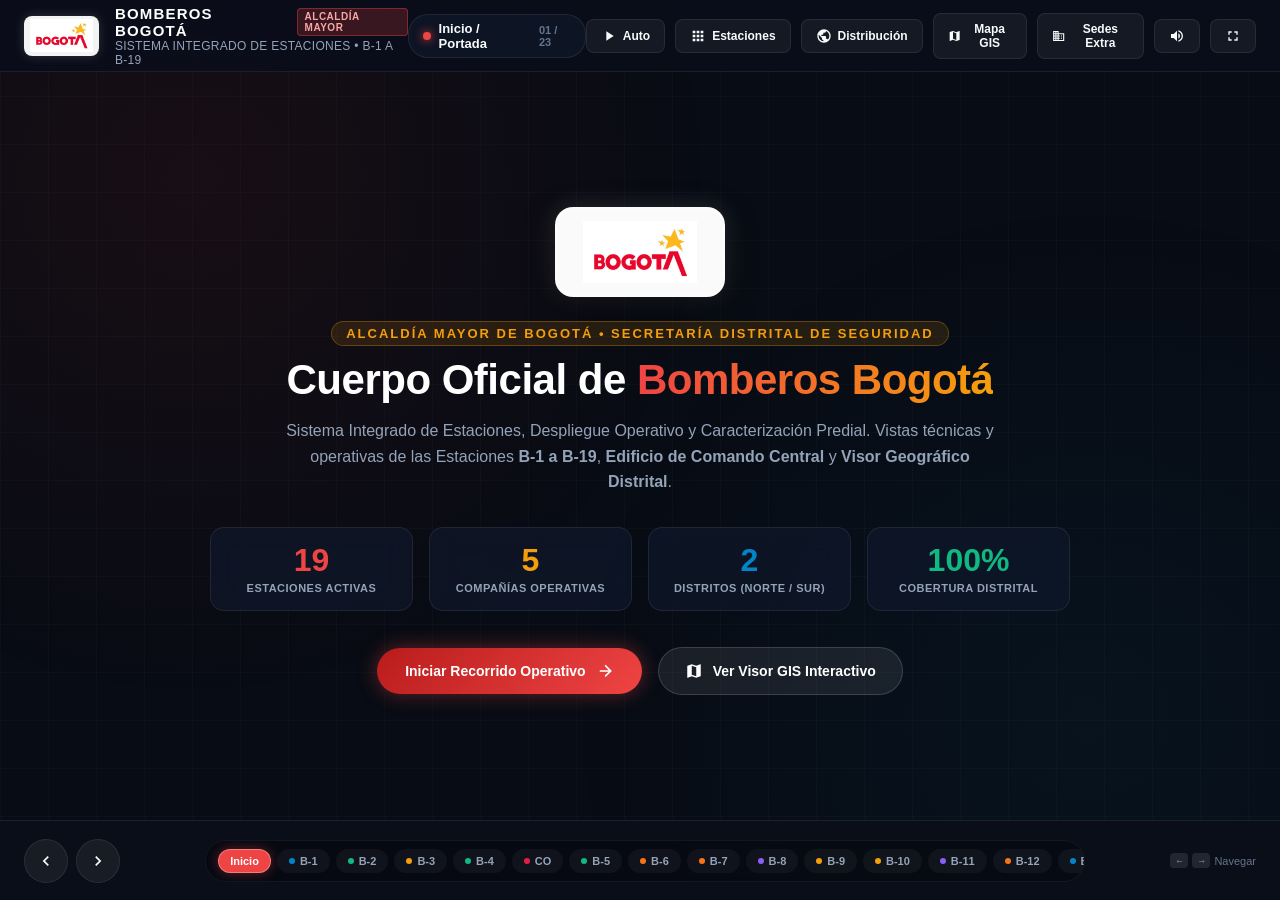
==== index.html @ 3046dcdf "Publicacion inicial: Aplicativo Interactivo Estaciones Bomberos Bogota" ====
<!DOCTYPE html>
<html lang="es">
<head>
  <meta charset="UTF-8">
  <meta name="viewport" content="width=device-width, initial-scale=1.0, maximum-scale=1.0, user-scalable=no">
  <title>Cuerpo Oficial Bomberos Bogotá | Sistema de Estaciones y Despliegue Operativo</title>
  
  <!-- Favicon Fire Shield -->
  <link rel="icon" type="image/svg+xml" href="data:image/svg+xml,<svg xmlns='http://www.w3.org/2000/svg' viewBox='0 0 24 24' fill='%23ef4444'><path d='M12 2L4 5v6.09c0 5.05 3.41 9.76 8 10.91 4.59-1.15 8-5.86 8-10.91V5l-8-3z'/></svg>">

  <!-- Leaflet Map CSS (Local with CDN Fallback) -->
  <link rel="stylesheet" href="lib/leaflet.css">
  
  <!-- Custom Stylesheets -->
  <link rel="stylesheet" href="css/main.css">
  <link rel="stylesheet" href="css/components.css">
</head>
<body>

  <div id="app-container">
    <!-- Header Institucional -->
    <header class="app-header">
      <!-- Logo y Título -->
      <div class="brand-section" onclick="window.appPresentation.goToSlide(0)" title="Volver al Inicio">
        <div class="brand-logo-wrap">
          <img src="FOTOS/logo_bogota.png" alt="Bogotá" class="brand-logo-img">
        </div>
        <div class="brand-titles">
          <div class="brand-main-title">
            <span>BOMBEROS BOGOTÁ</span>
            <span class="badge-gov">ALCALDÍA MAYOR</span>
          </div>
          <div class="brand-sub-title">SISTEMA INTEGRADO DE ESTACIONES &bull; B-1 A B-19</div>
        </div>
      </div>

      <!-- Centro: Indicador de Vista Actual -->
      <div class="header-center-info">
        <div class="current-view-badge">
          <span class="pulse-dot"></span>
          <span id="header-slide-title">Cargando Sistema...</span>
          <span id="header-slide-counter" style="color: var(--text-dim); font-size: 11px; margin-left: 4px;">[01 / 22]</span>
        </div>
      </div>

      <!-- Acciones Rápidas -->
      <div class="header-actions">
        <!-- Botón Presentación Automática -->
        <button id="btn-autoplay-toggle" class="btn-header" onclick="window.appPresentation.toggleAutoplay()" title="Reproducción Automática (P)">
          <svg viewBox="0 0 24 24">
            <path d="M8 5v14l11-7z"/>
          </svg>
          <span>Auto</span>
        </button>

        <!-- Botón Ver Cuadrícula -->
        <button class="btn-header" onclick="window.appPresentation.openGridModal()" title="Ver Mosaico de Estaciones (G)">
          <svg viewBox="0 0 24 24">
            <path d="M4 4h4v4H4zm6 0h4v4h-4zm6 0h4v4h-4zM4 10h4v4H4zm6 0h4v4h-4zm6 0h4v4h-4zM4 16h4v4H4zm6 0h4v4h-4zm6 0h4v4h-4z"/>
          </svg>
          <span>Estaciones</span>
        </button>

        <!-- Botón Distribución Oficial -->
        <button class="btn-header" onclick="window.appPresentation.goToSlide(window.appPresentation.totalSlides - 2)" title="Distribución Operativa (D)">
          <svg viewBox="0 0 24 24">
            <path d="M12 2C6.48 2 2 6.48 2 12s4.48 10 10 10 10-4.48 10-10S17.52 2 12 2zm-1 17.93c-3.95-.49-7-3.85-7-7.93 0-.62.08-1.21.21-1.79L9 15v1c0 1.1.9 2 2 2v1.93zm6.9-2.54c-.26-.81-1-1.39-1.9-1.39h-1v-3c0-.55-.45-1-1-1H8v-2h2c.55 0 1-.45 1-1V7h2c1.1 0 2-.9 2-2v-.41c2.93 1.19 5 4.06 5 7.41 0 2.08-.8 3.97-2.1 5.39z"/>
          </svg>
          <span>Distribución</span>
        </button>

        <!-- Botón Visor GIS -->
        <button class="btn-header" onclick="window.appPresentation.goToSlide(window.appPresentation.totalSlides - 1)" title="Visor Geográfico GIS (M)">
          <svg viewBox="0 0 24 24">
            <path d="M20.5 3l-.16.03L15 5.1 9 3 3.36 4.9c-.21.07-.36.25-.36.48V20.5c0 .28.22.5.5.5l.16-.03L9 18.9l6 2.1 5.64-1.9c.21-.07.36-.25.36-.48V3.5c0-.28-.22-.5-.5-.5zM15 19l-6-2.11V5l6 2.11V19z"/>
          </svg>
          <span>Mapa GIS</span>
        </button>

        <!-- Botón Red Logística / Sedes -->
        <button class="btn-header" onclick="window.appPresentation.openInfraModal()" title="Infraestructura Estratégica Adicional">
          <svg viewBox="0 0 24 24">
            <path d="M12 7V3H2v18h20V7H12zM6 19H4v-2h2v2zm0-4H4v-2h2v2zm0-4H4V9h2v2zm0-4H4V5h2v2zm4 12H8v-2h2v2zm0-4H8v-2h2v2zm0-4H8V9h2v2zm0-4H8V5h2v2zm10 12h-8v-2h2v-2h-2v-2h2v-2h-2V9h8v10zm-2-8h-2v2h2v-2zm0 4h-2v2h2v-2z"/>
          </svg>
          <span>Sedes Extra</span>
        </button>

        <!-- Botón Sonido FX -->
        <button id="btn-sound-toggle" class="btn-header" onclick="window.appPresentation.toggleSound()" title="Efectos de Audio (S)">
          <svg viewBox="0 0 24 24">
            <path d="M3 9v6h4l5 5V4L7 9H3zm13.5 3c0-1.77-1.02-3.29-2.5-4.03v8.05c1.48-.73 2.5-2.25 2.5-4.02zM14 3.23v2.06c2.89.86 5 3.54 5 6.71s-2.11 5.85-5 6.71v2.06c4.01-.91 7-4.49 7-8.77s-2.99-7.86-7-8.77z"/>
          </svg>
        </button>

        <!-- Botón Pantalla Completa -->
        <button class="btn-header" onclick="window.appPresentation.toggleFullscreen()" title="Pantalla Completa (F)">
          <svg viewBox="0 0 24 24">
            <path d="M7 14H5v5h5v-2H7v-3zm-2-4h2V7h3V5H5v5zm12 7h-3v2h5v-5h-2v3zM14 5v2h3v3h2V5h-5z"/>
          </svg>
        </button>
      </div>
    </header>

    <!-- Viewport de Presentación -->
    <main id="presentation-viewport" class="presentation-viewport">
      <!-- Se genera dinámicamente mediante js/app.js -->
    </main>

    <!-- Footer / Barra de Navegación -->
    <footer class="app-footer">
      <!-- Barra de Progreso de Autoplay -->
      <div class="autoplay-progress-container">
        <div id="autoplay-progress-bar" class="autoplay-progress-bar"></div>
      </div>

      <!-- Controles de Diapositiva -->
      <div class="footer-nav-controls">
        <button class="nav-circle-btn" onclick="window.appPresentation.prevSlide()" title="Estación Anterior (Flecha Izquierda)">
          <svg viewBox="0 0 24 24"><path d="M15.41 7.41L14 6l-6 6 6 6 1.41-1.41L10.83 12z"/></svg>
        </button>
        <button class="nav-circle-btn" onclick="window.appPresentation.nextSlide()" title="Siguiente Estación (Flecha Derecha / Espacio)">
          <svg viewBox="0 0 24 24"><path d="M10 6L8.59 7.41 13.17 12l-4.58 4.59L10 18l6-6z"/></svg>
        </button>
      </div>

      <!-- Scrubber de Miniaturas / Botones de Estaciones -->
      <div id="stations-scrubber" class="stations-scrubber-wrapper">
        <!-- Llenado dinámico por JS -->
      </div>

      <!-- Ayuda de Teclado Rápida -->
      <div class="footer-quick-tools">
        <span style="font-size: 11px; color: var(--text-dim); display: flex; align-items: center; gap: 4px;">
          <kbd style="background: rgba(255,255,255,0.1); padding: 2px 6px; border-radius: 4px; font-size: 10px;">&larr;</kbd>
          <kbd style="background: rgba(255,255,255,0.1); padding: 2px 6px; border-radius: 4px; font-size: 10px;">&rarr;</kbd>
          <span>Navegar</span>
        </span>
      </div>
    </footer>
  </div>

  <!-- ==========================================================================
       MODAL 1: MOSAICO COMPLETO DE ESTACIONES
       ========================================================================== -->
  <div id="grid-overview-modal" class="modal-overlay">
    <div class="modal-content-box">
      <div class="modal-header">
        <div class="modal-title">
          <svg width="22" height="22" viewBox="0 0 24 24" fill="#ef4444"><path d="M12 2L4 5v6.09c0 5.05 3.41 9.76 8 10.91 4.59-1.15 8-5.86 8-10.91V5l-8-3z"/></svg>
          <span>Directorio General de Estaciones de Bomberos Bogotá</span>
        </div>
        <button class="btn-close-modal" onclick="window.appPresentation.closeModals()">&times;</button>
      </div>
      <div class="modal-scroll-body">
        <div id="grid-modal-stations" class="stations-grid-overview">
          <!-- Renderizado dinámico -->
        </div>
      </div>
    </div>
  </div>

  <!-- ==========================================================================
       MODAL 2: LIGHTBOX DE FOTOGRAFÍAS EN ALTA RESOLUCIÓN
       ========================================================================== -->
  <div id="lightbox-modal" class="modal-overlay">
    <div style="position: relative; display: flex; flex-direction: column; align-items: center;">
      <button class="btn-close-modal" onclick="window.appPresentation.closeModals()" style="position: absolute; top: -45px; right: 0; width: 38px; height: 38px; font-size: 22px;">&times;</button>
      <img id="lightbox-image" class="lightbox-img-viewer" src="" alt="Fotografía Estación">
      <div id="lightbox-caption" style="color: #fff; font-size: 14px; font-weight: 700; margin-top: 14px; text-shadow: 0 2px 8px rgba(0,0,0,0.8); text-align: center;"></div>
    </div>
  </div>

  <!-- ==========================================================================
       MODAL 3: INFRAESTRUCTURA ESTRATÉGICA ADICIONAL (B-20, BODEGAS, LA ALEMANA)
       ========================================================================== -->
  <div id="infra-modal" class="modal-overlay">
    <div class="modal-content-box" style="max-width: 820px;">
      <div class="modal-header">
        <div class="modal-title">
          <svg width="22" height="22" viewBox="0 0 24 24" fill="#38bdf8"><path d="M12 7V3H2v18h20V7H12zM6 19H4v-2h2v2zm0-4H4v-2h2v2zm0-4H4V9h2v2zm0-4H4V5h2v2zm4 12H8v-2h2v2zm0-4H8v-2h2v2zm0-4H8V9h2v2zm0-4H8V5h2v2zm10 12h-8v-2h2v-2h-2v-2h2v-2h-2V9h8v10zm-2-8h-2v2h2v-2zm0 4h-2v2h2v-2z"/></svg>
          <span>Infraestructura Estratégica Complementaria del Cuerpo Oficial</span>
        </div>
        <button class="btn-close-modal" onclick="window.appPresentation.closeModals()">&times;</button>
      </div>
      <div class="modal-scroll-body">
        <div style="font-size: 13px; color: var(--text-muted); margin-bottom: 18px; line-height: 1.5;">
          Predios, complejos de entrenamiento y reservas operativas inventariadas en la base institucional oficial:
        </div>
        <div style="display: grid; grid-template-columns: 1fr 1fr; gap: 14px;">
          <!-- B-20 El Otoño -->
          <div class="data-section-card" style="border-left: 4px solid #f59e0b;">
            <div style="font-size: 14px; font-weight: 800; color: #fff;">B-20: El Otoño (Proyección)</div>
            <div style="font-size: 11px; color: var(--text-muted); margin-top: 4px;">Calle 201 No. 54D - 45 &bull; Suba (Casa Blanca Suba)</div>
            <div style="font-size: 12px; margin-top: 8px; color: #e2e8f0;">
              <div><b>CHIP:</b> AAA0290PWFT &bull; <b>RUPI:</b> 3718-22</div>
              <div><b>Área Predio:</b> 3.048,53 m²</div>
              <div><b>Acta de Entrega:</b> 009-2025 (Julio 30 de 2025)</div>
              <div style="color: #facc15; font-size: 11px; margin-top: 4px;">Asignado para futura expansión en el extremo norte de Bogotá.</div>
            </div>
          </div>

          <!-- Centro La Alemana -->
          <div class="data-section-card" style="border-left: 4px solid #10b981;">
            <div style="font-size: 14px; font-weight: 800; color: #fff;">Centro de Entrenamiento Bomberil - La Alemana</div>
            <div style="font-size: 11px; color: var(--text-muted); margin-top: 4px;">Las Violetas Rural 35 &bull; Área Rural</div>
            <div style="font-size: 12px; margin-top: 8px; color: #e2e8f0;">
              <div><b>CHIP:</b> AAA0262PZKL &bull; <b>FMI:</b> 50S-40331205</div>
              <div><b>Área Predio:</b> 2.852,96 m²</div>
              <div><b>Modalidad:</b> Comodato EAAB (Agosto de 2022)</div>
              <div style="color: #4ade80; font-size: 11px; margin-top: 4px;">Sede de entrenamiento táctico, simuladores de fuego y rescate.</div>
            </div>
          </div>

          <!-- Bodega Arborizadora Alta -->
          <div class="data-section-card" style="border-left: 4px solid #8b5cf6;">
            <div style="font-size: 14px; font-weight: 800; color: #fff;">Bodega Logística - Arborizadora Alta</div>
            <div style="font-size: 11px; color: var(--text-muted); margin-top: 4px;">Carrera 37 # 75 - 99 Sur &bull; Ciudad Bolívar</div>
            <div style="font-size: 12px; margin-top: 8px; color: #e2e8f0;">
              <div><b>CHIP:</b> AAA0165UOWF &bull; <b>FMI:</b> 50S-40748876</div>
              <div><b>Área Lote:</b> 3.387,60 m² &bull; <b>Construcción:</b> 1.661,60 m²</div>
              <div><b>Permiso:</b> Caja de Vivienda Popular hasta Agosto 2026</div>
              <div style="color: #c084fc; font-size: 11px; margin-top: 4px;">Centro neurálgico de reservas logísticas para el sur distrital.</div>
            </div>
          </div>

          <!-- Bodega Bellavista -->
          <div class="data-section-card" style="border-left: 4px solid #0284c7;">
            <div style="font-size: 14px; font-weight: 800; color: #fff;">Bodega de Inventarios - Bellavista</div>
            <div style="font-size: 11px; color: var(--text-muted); margin-top: 4px;">Calle 36L Sur No. 8C - 51 Este &bull; San Cristóbal</div>
            <div style="font-size: 12px; margin-top: 8px; color: #e2e8f0;">
              <div><b>CHIP:</b> AAA0003WZTO &bull; <b>RUPI:</b> 569</div>
              <div><b>Área Lote:</b> 784,39 m² &bull; <b>Construcción:</b> 432,03 m²</div>
              <div style="color: #38bdf8; font-size: 11px; margin-top: 4px;">Almacén y custodia de dotación de equipos de protección y repuestos.</div>
            </div>
          </div>
        </div>
      </div>
    </div>
  <!-- Scrubber Floating Hover Preview Tooltip -->
  <div id="scrubber-floating-tooltip" class="scrubber-floating-tooltip"></div>

  <!-- Scripts -->
  <script src="lib/leaflet.js"></script>
  <script src="data/stations_data.js"></script>
  <script src="data/localidades_data.js"></script>
  <script src="js/map_viewer.js"></script>
  <script src="js/app.js"></script>

</body>
</html>
---- lib/leaflet.css ----
/* required styles */

.leaflet-pane,
.leaflet-tile,
.leaflet-marker-icon,
.leaflet-marker-shadow,
.leaflet-tile-container,
.leaflet-pane > svg,
.leaflet-pane > canvas,
.leaflet-zoom-box,
.leaflet-image-layer,
.leaflet-layer {
	position: absolute;
	left: 0;
	top: 0;
	}
.leaflet-container {
	overflow: hidden;
	}
.leaflet-tile,
.leaflet-marker-icon,
.leaflet-marker-shadow {
	-webkit-user-select: none;
	   -moz-user-select: none;
	        user-select: none;
	  -webkit-user-drag: none;
	}
/* Prevents IE11 from highlighting tiles in blue */
.leaflet-tile::selection {
	background: transparent;
}
/* Safari renders non-retina tile on retina better with this, but Chrome is worse */
.leaflet-safari .leaflet-tile {
	image-rendering: -webkit-optimize-contrast;
	}
/* hack that prevents hw layers "stretching" when loading new tiles */
.leaflet-safari .leaflet-tile-container {
	width: 1600px;
	height: 1600px;
	-webkit-transform-origin: 0 0;
	}
.leaflet-marker-icon,
.leaflet-marker-shadow {
	display: block;
	}
/* .leaflet-container svg: reset svg max-width decleration shipped in Joomla! (joomla.org) 3.x */
/* .leaflet-container img: map is broken in FF if you have max-width: 100% on tiles */
.leaflet-container .leaflet-overlay-pane svg {
	max-width: none !important;
	max-height: none !important;
	}
.leaflet-container .leaflet-marker-pane img,
.leaflet-container .leaflet-shadow-pane img,
.leaflet-container .leaflet-tile-pane img,
.leaflet-container img.leaflet-image-layer,
.leaflet-container .leaflet-tile {
	max-width: none !important;
	max-height: none !important;
	width: auto;
	padding: 0;
	}

.leaflet-container img.leaflet-tile {
	/* See: https://bugs.chromium.org/p/chromium/issues/detail?id=600120 */
	mix-blend-mode: plus-lighter;
}

.leaflet-container.leaflet-touch-zoom {
	-ms-touch-action: pan-x pan-y;
	touch-action: pan-x pan-y;
	}
.leaflet-container.leaflet-touch-drag {
	-ms-touch-action: pinch-zoom;
	/* Fallback for FF which doesn't support pinch-zoom */
	touch-action: none;
	touch-action: pinch-zoom;
}
.leaflet-container.leaflet-touch-drag.leaflet-touch-zoom {
	-ms-touch-action: none;
	touch-action: none;
}
.leaflet-container {
	-webkit-tap-highlight-color: transparent;
}
.leaflet-container a {
	-webkit-tap-highlight-color: rgba(51, 181, 229, 0.4);
}
.leaflet-tile {
	filter: inherit;
	visibility: hidden;
	}
.leaflet-tile-loaded {
	visibility: inherit;
	}
.leaflet-zoom-box {
	width: 0;
	height: 0;
	-moz-box-sizing: border-box;
	     box-sizing: border-box;
	z-index: 800;
	}
/* workaround for https://bugzilla.mozilla.org/show_bug.cgi?id=888319 */
.leaflet-overlay-pane svg {
	-moz-user-select: none;
	}

.leaflet-pane         { z-index: 400; }

.leaflet-tile-pane    { z-index: 200; }
.leaflet-overlay-pane { z-index: 400; }
.leaflet-shadow-pane  { z-index: 500; }
.leaflet-marker-pane  { z-index: 600; }
.leaflet-tooltip-pane   { z-index: 650; }
.leaflet-popup-pane   { z-index: 700; }

.leaflet-map-pane canvas { z-index: 100; }
.leaflet-map-pane svg    { z-index: 200; }

.leaflet-vml-shape {
	width: 1px;
	height: 1px;
	}
.lvml {
	behavior: url(#default#VML);
	display: inline-block;
	position: absolute;
	}


/* control positioning */

.leaflet-control {
	position: relative;
	z-index: 800;
	pointer-events: visiblePainted; /* IE 9-10 doesn't have auto */
	pointer-events: auto;
	}
.leaflet-top,
.leaflet-bottom {
	position: absolute;
	z-index: 1000;
	pointer-events: none;
	}
.leaflet-top {
	top: 0;
	}
.leaflet-right {
	right: 0;
	}
.leaflet-bottom {
	bottom: 0;
	}
.leaflet-left {
	left: 0;
	}
.leaflet-control {
	float: left;
	clear: both;
	}
.leaflet-right .leaflet-control {
	float: right;
	}
.leaflet-top .leaflet-control {
	margin-top: 10px;
	}
.leaflet-bottom .leaflet-control {
	margin-bottom: 10px;
	}
.leaflet-left .leaflet-control {
	margin-left: 10px;
	}
.leaflet-right .leaflet-control {
	margin-right: 10px;
	}


/* zoom and fade animations */

.leaflet-fade-anim .leaflet-popup {
	opacity: 0;
	-webkit-transition: opacity 0.2s linear;
	   -moz-transition: opacity 0.2s linear;
	        transition: opacity 0.2s linear;
	}
.leaflet-fade-anim .leaflet-map-pane .leaflet-popup {
	opacity: 1;
	}
.leaflet-zoom-animated {
	-webkit-transform-origin: 0 0;
	    -ms-transform-origin: 0 0;
	        transform-origin: 0 0;
	}
svg.leaflet-zoom-animated {
	will-change: transform;
}

.leaflet-zoom-anim .leaflet-zoom-animated {
	-webkit-transition: -webkit-transform 0.25s cubic-bezier(0,0,0.25,1);
	   -moz-transition:    -moz-transform 0.25s cubic-bezier(0,0,0.25,1);
	        transition:         transform 0.25s cubic-bezier(0,0,0.25,1);
	}
.leaflet-zoom-anim .leaflet-tile,
.leaflet-pan-anim .leaflet-tile {
	-webkit-transition: none;
	   -moz-transition: none;
	        transition: none;
	}

.leaflet-zoom-anim .leaflet-zoom-hide {
	visibility: hidden;
	}


/* cursors */

.leaflet-interactive {
	cursor: pointer;
	}
.leaflet-grab {
	cursor: -webkit-grab;
	cursor:    -moz-grab;
	cursor:         grab;
	}
.leaflet-crosshair,
.leaflet-crosshair .leaflet-interactive {
	cursor: crosshair;
	}
.leaflet-popup-pane,
.leaflet-control {
	cursor: auto;
	}
.leaflet-dragging .leaflet-grab,
.leaflet-dragging .leaflet-grab .leaflet-interactive,
.leaflet-dragging .leaflet-marker-draggable {
	cursor: move;
	cursor: -webkit-grabbing;
	cursor:    -moz-grabbing;
	cursor:         grabbing;
	}

/* marker & overlays interactivity */
.leaflet-marker-icon,
.leaflet-marker-shadow,
.leaflet-image-layer,
.leaflet-pane > svg path,
.leaflet-tile-container {
	pointer-events: none;
	}

.leaflet-marker-icon.leaflet-interactive,
.leaflet-image-layer.leaflet-interactive,
.leaflet-pane > svg path.leaflet-interactive,
svg.leaflet-image-layer.leaflet-interactive path {
	pointer-events: visiblePainted; /* IE 9-10 doesn't have auto */
	pointer-events: auto;
	}

/* visual tweaks */

.leaflet-container {
	background: #ddd;
	outline-offset: 1px;
	}
.leaflet-container a {
	color: #0078A8;
	}
.leaflet-zoom-box {
	border: 2px dotted #38f;
	background: rgba(255,255,255,0.5);
	}


/* general typography */
.leaflet-container {
	font-family: "Helvetica Neue", Arial, Helvetica, sans-serif;
	font-size: 12px;
	font-size: 0.75rem;
	line-height: 1.5;
	}


/* general toolbar styles */

.leaflet-bar {
	box-shadow: 0 1px 5px rgba(0,0,0,0.65);
	border-radius: 4px;
	}
.leaflet-bar a {
	background-color: #fff;
	border-bottom: 1px solid #ccc;
	width: 26px;
	height: 26px;
	line-height: 26px;
	display: block;
	text-align: center;
	text-decoration: none;
	color: black;
	}
.leaflet-bar a,
.leaflet-control-layers-toggle {
	background-position: 50% 50%;
	background-repeat: no-repeat;
	display: block;
	}
.leaflet-bar a:hover,
.leaflet-bar a:focus {
	background-color: #f4f4f4;
	}
.leaflet-bar a:first-child {
	border-top-left-radius: 4px;
	border-top-right-radius: 4px;
	}
.leaflet-bar a:last-child {
	border-bottom-left-radius: 4px;
	border-bottom-right-radius: 4px;
	border-bottom: none;
	}
.leaflet-bar a.leaflet-disabled {
	cursor: default;
	background-color: #f4f4f4;
	color: #bbb;
	}

.leaflet-touch .leaflet-bar a {
	width: 30px;
	height: 30px;
	line-height: 30px;
	}
.leaflet-touch .leaflet-bar a:first-child {
	border-top-left-radius: 2px;
	border-top-right-radius: 2px;
	}
.leaflet-touch .leaflet-bar a:last-child {
	border-bottom-left-radius: 2px;
	border-bottom-right-radius: 2px;
	}

/* zoom control */

.leaflet-control-zoom-in,
.leaflet-control-zoom-out {
	font: bold 18px 'Lucida Console', Monaco, monospace;
	text-indent: 1px;
	}

.leaflet-touch .leaflet-control-zoom-in, .leaflet-touch .leaflet-control-zoom-out  {
	font-size: 22px;
	}


/* layers control */

.leaflet-control-layers {
	box-shadow: 0 1px 5px rgba(0,0,0,0.4);
	background: #fff;
	border-radius: 5px;
	}
.leaflet-control-layers-toggle {
	background-image: url(images/layers.png);
	width: 36px;
	height: 36px;
	}
.leaflet-retina .leaflet-control-layers-toggle {
	background-image: url(images/layers-2x.png);
	background-size: 26px 26px;
	}
.leaflet-touch .leaflet-control-layers-toggle {
	width: 44px;
	height: 44px;
	}
.leaflet-control-layers .leaflet-control-layers-list,
.leaflet-control-layers-expanded .leaflet-control-layers-toggle {
	display: none;
	}
.leaflet-control-layers-expanded .leaflet-control-layers-list {
	display: block;
	position: relative;
	}
.leaflet-control-layers-expanded {
	padding: 6px 10px 6px 6px;
	color: #333;
	background: #fff;
	}
.leaflet-control-layers-scrollbar {
	overflow-y: scroll;
	overflow-x: hidden;
	padding-right: 5px;
	}
.leaflet-control-layers-selector {
	margin-top: 2px;
	position: relative;
	top: 1px;
	}
.leaflet-control-layers label {
	display: block;
	font-size: 13px;
	font-size: 1.08333em;
	}
.leaflet-control-layers-separator {
	height: 0;
	border-top: 1px solid #ddd;
	margin: 5px -10px 5px -6px;
	}

/* Default icon URLs */
.leaflet-default-icon-path { /* used only in path-guessing heuristic, see L.Icon.Default */
	background-image: url(images/marker-icon.png);
	}


/* attribution and scale controls */

.leaflet-container .leaflet-control-attribution {
	background: #fff;
	background: rgba(255, 255, 255, 0.8);
	margin: 0;
	}
.leaflet-control-attribution,
.leaflet-control-scale-line {
	padding: 0 5px;
	color: #333;
	line-height: 1.4;
	}
.leaflet-control-attribution a {
	text-decoration: none;
	}
.leaflet-control-attribution a:hover,
.leaflet-control-attribution a:focus {
	text-decoration: underline;
	}
.leaflet-attribution-flag {
	display: inline !important;
	vertical-align: baseline !important;
	width: 1em;
	height: 0.6669em;
	}
.leaflet-left .leaflet-control-scale {
	margin-left: 5px;
	}
.leaflet-bottom .leaflet-control-scale {
	margin-bottom: 5px;
	}
.leaflet-control-scale-line {
	border: 2px solid #777;
	border-top: none;
	line-height: 1.1;
	padding: 2px 5px 1px;
	white-space: nowrap;
	-moz-box-sizing: border-box;
	     box-sizing: border-box;
	background: rgba(255, 255, 255, 0.8);
	text-shadow: 1px 1px #fff;
	}
.leaflet-control-scale-line:not(:first-child) {
	border-top: 2px solid #777;
	border-bottom: none;
	margin-top: -2px;
	}
.leaflet-control-scale-line:not(:first-child):not(:last-child) {
	border-bottom: 2px solid #777;
	}

.leaflet-touch .leaflet-control-attribution,
.leaflet-touch .leaflet-control-layers,
.leaflet-touch .leaflet-bar {
	box-shadow: none;
	}
.leaflet-touch .leaflet-control-layers,
.leaflet-touch .leaflet-bar {
	border: 2px solid rgba(0,0,0,0.2);
	background-clip: padding-box;
	}


/* popup */

.leaflet-popup {
	position: absolute;
	text-align: center;
	margin-bottom: 20px;
	}
.leaflet-popup-content-wrapper {
	padding: 1px;
	text-align: left;
	border-radius: 12px;
	}
.leaflet-popup-content {
	margin: 13px 24px 13px 20px;
	line-height: 1.3;
	font-size: 13px;
	font-size: 1.08333em;
	min-height: 1px;
	}
.leaflet-popup-content p {
	margin: 17px 0;
	margin: 1.3em 0;
	}
.leaflet-popup-tip-container {
	width: 40px;
	height: 20px;
	position: absolute;
	left: 50%;
	margin-top: -1px;
	margin-left: -20px;
	overflow: hidden;
	pointer-events: none;
	}
.leaflet-popup-tip {
	width: 17px;
	height: 17px;
	padding: 1px;

	margin: -10px auto 0;
	pointer-events: auto;

	-webkit-transform: rotate(45deg);
	   -moz-transform: rotate(45deg);
	    -ms-transform: rotate(45deg);
	        transform: rotate(45deg);
	}
.leaflet-popup-content-wrapper,
.leaflet-popup-tip {
	background: white;
	color: #333;
	box-shadow: 0 3px 14px rgba(0,0,0,0.4);
	}
.leaflet-container a.leaflet-popup-close-button {
	position: absolute;
	top: 0;
	right: 0;
	border: none;
	text-align: center;
	width: 24px;
	height: 24px;
	font: 16px/24px Tahoma, Verdana, sans-serif;
	color: #757575;
	text-decoration: none;
	background: transparent;
	}
.leaflet-container a.leaflet-popup-close-button:hover,
.leaflet-container a.leaflet-popup-close-button:focus {
	color: #585858;
	}
.leaflet-popup-scrolled {
	overflow: auto;
	}

.leaflet-oldie .leaflet-popup-content-wrapper {
	-ms-zoom: 1;
	}
.leaflet-oldie .leaflet-popup-tip {
	width: 24px;
	margin: 0 auto;

	-ms-filter: "progid:DXImageTransform.Microsoft.Matrix(M11=0.70710678, M12=0.70710678, M21=-0.70710678, M22=0.70710678)";
	filter: progid:DXImageTransform.Microsoft.Matrix(M11=0.70710678, M12=0.70710678, M21=-0.70710678, M22=0.70710678);
	}

.leaflet-oldie .leaflet-control-zoom,
.leaflet-oldie .leaflet-control-layers,
.leaflet-oldie .leaflet-popup-content-wrapper,
.leaflet-oldie .leaflet-popup-tip {
	border: 1px solid #999;
	}


/* div icon */

.leaflet-div-icon {
	background: #fff;
	border: 1px solid #666;
	}


/* Tooltip */
/* Base styles for the element that has a tooltip */
.leaflet-tooltip {
	position: absolute;
	padding: 6px;
	background-color: #fff;
	border: 1px solid #fff;
	border-radius: 3px;
	color: #222;
	white-space: nowrap;
	-webkit-user-select: none;
	-moz-user-select: none;
	-ms-user-select: none;
	user-select: none;
	pointer-events: none;
	box-shadow: 0 1px 3px rgba(0,0,0,0.4);
	}
.leaflet-tooltip.leaflet-interactive {
	cursor: pointer;
	pointer-events: auto;
	}
.leaflet-tooltip-top:before,
.leaflet-tooltip-bottom:before,
.leaflet-tooltip-left:before,
.leaflet-tooltip-right:before {
	position: absolute;
	pointer-events: none;
	border: 6px solid transparent;
	background: transparent;
	content: "";
	}

/* Directions */

.leaflet-tooltip-bottom {
	margin-top: 6px;
}
.leaflet-tooltip-top {
	margin-top: -6px;
}
.leaflet-tooltip-bottom:before,
.leaflet-tooltip-top:before {
	left: 50%;
	margin-left: -6px;
	}
.leaflet-tooltip-top:before {
	bottom: 0;
	margin-bottom: -12px;
	border-top-color: #fff;
	}
.leaflet-tooltip-bottom:before {
	top: 0;
	margin-top: -12px;
	margin-left: -6px;
	border-bottom-color: #fff;
	}
.leaflet-tooltip-left {
	margin-left: -6px;
}
.leaflet-tooltip-right {
	margin-left: 6px;
}
.leaflet-tooltip-left:before,
.leaflet-tooltip-right:before {
	top: 50%;
	margin-top: -6px;
	}
.leaflet-tooltip-left:before {
	right: 0;
	margin-right: -12px;
	border-left-color: #fff;
	}
.leaflet-tooltip-right:before {
	left: 0;
	margin-left: -12px;
	border-right-color: #fff;
	}

/* Printing */

@media print {
	/* Prevent printers from removing background-images of controls. */
	.leaflet-control {
		-webkit-print-color-adjust: exact;
		print-color-adjust: exact;
		}
	}
---- css/main.css ----
/* ==========================================================================
   CUERPO OFICIAL BOMBEROS DE BOGOTÁ - ESTILOS PRINCIPALES
   Aplicativo Interactivo y Presentación Ejecutiva de Estaciones B-1 a B-19
   ========================================================================== */

:root {
  --bg-primary: #080c14;
  --bg-secondary: #0f172a;
  --bg-card: rgba(15, 23, 42, 0.75);
  --bg-card-hover: rgba(30, 41, 59, 0.85);
  --bg-glass: rgba(15, 23, 42, 0.65);
  
  --border-subtle: rgba(255, 255, 255, 0.08);
  --border-glow: rgba(239, 68, 68, 0.35);
  
  --text-main: #f8fafc;
  --text-muted: #94a3b8;
  --text-dim: #64748b;
  
  --fire-red: #ef4444;
  --fire-red-dark: #b91c1c;
  --fire-red-glow: rgba(239, 68, 68, 0.4);
  
  --emergency-gold: #f59e0b;
  --emergency-gold-glow: rgba(245, 158, 11, 0.35);
  
  /* Colores Oficiales por Compañía */
  --comp-1: #0284c7; /* Azul Compañía 1 - Tte. Fabio Sastoque */
  --comp-2: #ea580c; /* Naranja Compañía 2 - Cap. Ciprián Bohórquez */
  --comp-3: #10b981; /* Verde Compañía 3 - Cap. Rodolfo Barrera */
  --comp-4: #eab308; /* Amarillo Compañía 4 - Cap. Jairo Bolaños */
  --comp-5: #8b5cf6; /* Púrpura Compañía 5 - Cap. Edinson Panqueva */
  --comp-co: #e11d48; /* Comando Central */
  
  --font-family: 'Segoe UI', -apple-system, BlinkMacSystemFont, Roboto, Helvetica, Arial, sans-serif;
  --transition-speed: 0.4s;
  --header-height: 72px;
  --footer-height: 80px;
}

* {
  box-sizing: border-box;
  margin: 0;
  padding: 0;
  -webkit-font-smoothing: antialiased;
}

html, body {
  width: 100%;
  height: 100%;
  overflow: hidden;
  background-color: var(--bg-primary);
  color: var(--text-main);
  font-family: var(--font-family);
  user-select: none;
}

/* Background animated subtle grid */
body::before {
  content: '';
  position: fixed;
  top: 0;
  left: 0;
  width: 100vw;
  height: 100vh;
  background-image: 
    radial-gradient(circle at 15% 20%, rgba(220, 38, 38, 0.08) 0%, transparent 40%),
    radial-gradient(circle at 85% 80%, rgba(2, 132, 199, 0.06) 0%, transparent 40%),
    linear-gradient(rgba(255, 255, 255, 0.02) 1px, transparent 1px),
    linear-gradient(90deg, rgba(255, 255, 255, 0.02) 1px, transparent 1px);
  background-size: 100% 100%, 100% 100%, 48px 48px, 48px 48px;
  pointer-events: none;
  z-index: 0;
}

/* App Container */
#app-container {
  display: flex;
  flex-direction: column;
  width: 100vw;
  height: 100vh;
  position: relative;
  z-index: 1;
}

/* ==========================================================================
   HEADER PRINCIPAL
   ========================================================================== */
.app-header {
  height: var(--header-height);
  padding: 0 24px;
  display: flex;
  align-items: center;
  justify-content: space-between;
  background: rgba(10, 15, 26, 0.85);
  backdrop-filter: blur(20px);
  border-bottom: 1px solid var(--border-subtle);
  z-index: 50;
  position: relative;
}

.brand-section {
  display: flex;
  align-items: center;
  gap: 16px;
  cursor: pointer;
}

.brand-logo-wrap {
  display: flex;
  align-items: center;
  justify-content: center;
  flex-shrink: 0;
  padding: 3px 6px;
  background: rgba(255, 255, 255, 0.95);
  border-radius: 8px;
  box-shadow: 0 0 12px rgba(255, 255, 255, 0.15);
}

.brand-logo-img {
  height: 34px;
  width: auto;
  object-fit: contain;
  display: block;
}

.brand-titles {
  display: flex;
  flex-direction: column;
}

.brand-main-title {
  font-size: 15px;
  font-weight: 800;
  letter-spacing: 1.2px;
  text-transform: uppercase;
  color: #fff;
  display: flex;
  align-items: center;
  gap: 8px;
}

.brand-main-title .badge-gov {
  font-size: 10px;
  background: rgba(239, 68, 68, 0.2);
  color: #fca5a5;
  padding: 2px 7px;
  border-radius: 4px;
  border: 1px solid rgba(239, 68, 68, 0.4);
  font-weight: 600;
  letter-spacing: 0.5px;
}

.brand-sub-title {
  font-size: 12px;
  color: var(--text-muted);
  font-weight: 500;
  letter-spacing: 0.3px;
}

/* Header Center: Slide Indicator and Fast Navigation */
.header-center-info {
  display: flex;
  align-items: center;
  gap: 12px;
}

.current-view-badge {
  background: var(--bg-card);
  border: 1px solid var(--border-subtle);
  padding: 6px 14px;
  border-radius: 20px;
  font-size: 13px;
  font-weight: 600;
  color: var(--text-main);
  display: flex;
  align-items: center;
  gap: 8px;
}

.pulse-dot {
  width: 8px;
  height: 8px;
  border-radius: 50%;
  background: var(--fire-red);
  box-shadow: 0 0 10px var(--fire-red);
  animation: pulseAnimation 2s infinite;
}

@keyframes pulseAnimation {
  0% { transform: scale(0.9); opacity: 0.7; }
  50% { transform: scale(1.3); opacity: 1; }
  100% { transform: scale(0.9); opacity: 0.7; }
}

/* Header Actions */
.header-actions {
  display: flex;
  align-items: center;
  gap: 10px;
}

.btn-header {
  background: rgba(255, 255, 255, 0.05);
  border: 1px solid var(--border-subtle);
  color: var(--text-main);
  padding: 8px 14px;
  border-radius: 8px;
  font-size: 12px;
  font-weight: 600;
  display: inline-flex;
  align-items: center;
  gap: 6px;
  cursor: pointer;
  transition: all 0.2s ease;
}

.btn-header:hover {
  background: rgba(255, 255, 255, 0.12);
  border-color: rgba(255, 255, 255, 0.2);
  transform: translateY(-1px);
}

.btn-header.active {
  background: rgba(239, 68, 68, 0.2);
  border-color: var(--fire-red);
  color: #fca5a5;
}

.btn-header svg {
  width: 16px;
  height: 16px;
  fill: currentColor;
}

/* ==========================================================================
   VIEWPORT PRINCIPAL (SLIDES STACK)
   ========================================================================== */
.presentation-viewport {
  flex: 1;
  position: relative;
  overflow: hidden;
  width: 100%;
  perspective: 1600px;
  perspective-origin: 50% 50%;
}

.slide-view {
  position: absolute;
  top: 0;
  left: 0;
  width: 100%;
  height: 100%;
  display: none;
  opacity: 0;
  transform: scale(0.97) translateY(12px);
  transition: opacity 0.45s cubic-bezier(0.16, 1, 0.3, 1), transform 0.45s cubic-bezier(0.16, 1, 0.3, 1);
  padding: 20px 28px 10px 28px;
  overflow-y: auto;
  scrollbar-width: thin;
  scrollbar-color: rgba(255,255,255,0.2) transparent;
}

.slide-view.active {
  display: flex;
  flex-direction: column;
  opacity: 1;
  transform: scale(1) translateY(0);
  z-index: 10;
}

/* Ensure GIS map slide has zero transform to keep Leaflet pixel matrix 100% native */
.slide-view.active[data-title*="GIS"],
.slide-view.active:last-child {
  transform: none !important;
  animation: none !important;
  perspective: none !important;
}

#gis-map-canvas {
  transform: none !important;
  animation: none !important;
}

/* 3D Depth Spatial Transitions (Keynote / Google Earth standard) */
.slide-view.slide-out-left {
  animation: slideOutLeft3D 0.4s cubic-bezier(0.16, 1, 0.3, 1) forwards;
}

.slide-view.slide-in-right {
  animation: slideInRight3D 0.45s cubic-bezier(0.16, 1, 0.3, 1) forwards;
}

.slide-view.slide-out-right {
  animation: slideOutRight3D 0.4s cubic-bezier(0.16, 1, 0.3, 1) forwards;
}

.slide-view.slide-in-left {
  animation: slideInLeft3D 0.45s cubic-bezier(0.16, 1, 0.3, 1) forwards;
}

@keyframes slideOutLeft3D {
  from { opacity: 1; transform: translate3d(0, 0, 0) scale(1); filter: blur(0); }
  to { opacity: 0; transform: translate3d(-60px, 0, -80px) rotateY(4deg) scale(0.96); filter: blur(4px); }
}

@keyframes slideInRight3D {
  from { opacity: 0; transform: translate3d(60px, 0, -80px) rotateY(-4deg) scale(0.96); filter: blur(4px); }
  to { opacity: 1; transform: translate3d(0, 0, 0) rotateY(0deg) scale(1); filter: blur(0); }
}

@keyframes slideOutRight3D {
  from { opacity: 1; transform: translate3d(0, 0, 0) scale(1); filter: blur(0); }
  to { opacity: 0; transform: translate3d(60px, 0, -80px) rotateY(-4deg) scale(0.96); filter: blur(4px); }
}

@keyframes slideInLeft3D {
  from { opacity: 0; transform: translate3d(-60px, 0, -80px) rotateY(4deg) scale(0.96); filter: blur(4px); }
  to { opacity: 1; transform: translate3d(0, 0, 0) rotateY(0deg) scale(1); filter: blur(0); }
}

/* Staggered Element Entrances on Active Slide */
.slide-view.active .station-header-bar {
  animation: staggerFadeDown 0.42s cubic-bezier(0.16, 1, 0.3, 1) 0.05s both;
}

.slide-view.active .station-photo-card {
  animation: staggerFadeUp 0.46s cubic-bezier(0.16, 1, 0.3, 1) 0.10s both;
}

.slide-view.active .station-data-column .data-section-card:nth-of-type(1) {
  animation: staggerFadeUp 0.46s cubic-bezier(0.16, 1, 0.3, 1) 0.16s both;
}

.slide-view.active .station-data-column .data-section-card:nth-of-type(2) {
  animation: staggerFadeUp 0.46s cubic-bezier(0.16, 1, 0.3, 1) 0.22s both;
}

.slide-view.active .station-location-bar {
  animation: staggerFadeUp 0.46s cubic-bezier(0.16, 1, 0.3, 1) 0.28s both;
}

@keyframes staggerFadeDown {
  from {
    opacity: 0;
    transform: translateY(-16px);
  }
  to {
    opacity: 1;
    transform: translateY(0);
  }
}

@keyframes staggerFadeUp {
  from {
    opacity: 0;
    transform: translateY(20px);
  }
  to {
    opacity: 1;
    transform: translateY(0);
  }
}

/* ==========================================================================
   BARRA INFERIOR / DOCK DE NAVEGACIÓN
   ========================================================================== */
.app-footer {
  height: var(--footer-height);
  background: rgba(10, 15, 26, 0.9);
  backdrop-filter: blur(20px);
  border-top: 1px solid var(--border-subtle);
  display: flex;
  align-items: center;
  justify-content: space-between;
  padding: 0 24px;
  z-index: 50;
  position: relative;
  gap: 16px;
}

/* Controls Left: Prev, Play/Pause, Next */
.footer-nav-controls {
  display: flex;
  align-items: center;
  gap: 8px;
  flex-shrink: 0;
}

.nav-circle-btn {
  width: 44px;
  height: 44px;
  border-radius: 50%;
  background: rgba(255, 255, 255, 0.06);
  border: 1px solid var(--border-subtle);
  color: var(--text-main);
  display: flex;
  align-items: center;
  justify-content: center;
  cursor: pointer;
  transition: all 0.2s ease;
}

.nav-circle-btn:hover {
  background: var(--fire-red);
  border-color: var(--fire-red);
  box-shadow: 0 0 16px var(--fire-red-glow);
  transform: scale(1.06);
}

.nav-circle-btn:active {
  transform: scale(0.96);
}

.nav-circle-btn svg {
  width: 20px;
  height: 20px;
  fill: currentColor;
}

/* Center: Station Thumbnails Scrubber */
.stations-scrubber-wrapper {
  flex: 1;
  max-width: 880px;
  overflow-x: auto;
  display: flex;
  align-items: center;
  gap: 6px;
  padding: 8px 12px;
  background: rgba(0, 0, 0, 0.25);
  border-radius: 28px;
  border: 1px solid rgba(255, 255, 255, 0.05);
  scrollbar-width: none;
}

.stations-scrubber-wrapper::-webkit-scrollbar {
  display: none;
}

.scrubber-item {
  flex-shrink: 0;
  padding: 5px 11px;
  border-radius: 16px;
  font-size: 11px;
  font-weight: 700;
  color: var(--text-muted);
  background: rgba(255, 255, 255, 0.04);
  border: 1px solid transparent;
  cursor: pointer;
  transition: all 0.2s ease;
  display: flex;
  align-items: center;
  gap: 5px;
}

.scrubber-item:hover {
  color: #fff;
  background: rgba(255, 255, 255, 0.1);
  transform: translateY(-1px);
}

.scrubber-item.active {
  color: #fff;
  background: var(--fire-red);
  border-color: rgba(255, 255, 255, 0.3);
  box-shadow: 0 0 12px var(--fire-red-glow);
}

.scrubber-dot {
  width: 6px;
  height: 6px;
  border-radius: 50%;
  background: currentColor;
}

/* Footer Right: Modes & Help */
.footer-quick-tools {
  display: flex;
  align-items: center;
  gap: 8px;
  flex-shrink: 0;
}

.audio-toggle-btn.muted svg {
  opacity: 0.4;
}

/* Autoplay Progress Bar */
.autoplay-progress-container {
  position: absolute;
  top: -2px;
  left: 0;
  width: 100%;
  height: 3px;
  background: transparent;
}

.autoplay-progress-bar {
  height: 100%;
  width: 0%;
  background: linear-gradient(90deg, #ef4444, #f59e0b);
  box-shadow: 0 0 8px rgba(239, 68, 68, 0.8);
  transition: width 0.1s linear;
}
---- css/components.css ----
/* ==========================================================================
   COMPONENTES ESPECÍFICOS Y VISTAS DE ESTACIONES
   ========================================================================== */

/* --------------------------------------------------------------------------
   1. PORTADA INSTITUCIONAL / BIENVENIDA
   -------------------------------------------------------------------------- */
.cover-hero-container {
  display: flex;
  flex-direction: column;
  align-items: center;
  justify-content: center;
  min-height: 100%;
  text-align: center;
  padding: 40px 20px;
  position: relative;
}

.cover-shield-large {
  width: 90px;
  height: 90px;
  border-radius: 24px;
  background: linear-gradient(135deg, #991b1b, #ef4444);
  display: flex;
  align-items: center;
  justify-content: center;
  box-shadow: 0 0 35px var(--fire-red-glow);
  margin-bottom: 24px;
  border: 2px solid rgba(255, 255, 255, 0.25);
  animation: floatShield 4s ease-in-out infinite;
}

.cover-shield-large svg {
  width: 52px;
  height: 52px;
  fill: #fff;
  filter: drop-shadow(0 4px 8px rgba(0,0,0,0.5));
}

.cover-logo-large {
  background: rgba(255, 255, 255, 0.98);
  padding: 12px 26px;
  border-radius: 18px;
  box-shadow: 0 10px 30px rgba(0, 0, 0, 0.5), 0 0 25px rgba(255, 255, 255, 0.15);
  border: 2px solid rgba(255, 255, 255, 0.4);
  margin-bottom: 24px;
  display: inline-flex;
  align-items: center;
  justify-content: center;
  animation: floatShield 4s ease-in-out infinite;
}

.cover-logo-img {
  height: 62px;
  width: auto;
  object-fit: contain;
  display: block;
}

@keyframes floatShield {
  0%, 100% { transform: translateY(0); }
  50% { transform: translateY(-8px); }
}

.cover-eyebrow {
  font-size: 13px;
  font-weight: 700;
  letter-spacing: 2px;
  text-transform: uppercase;
  color: var(--emergency-gold);
  margin-bottom: 10px;
  background: rgba(245, 158, 11, 0.12);
  padding: 4px 14px;
  border-radius: 20px;
  border: 1px solid rgba(245, 158, 11, 0.3);
  display: inline-block;
}

.cover-title {
  font-size: 42px;
  font-weight: 900;
  line-height: 1.15;
  letter-spacing: -0.5px;
  color: #fff;
  max-width: 900px;
  margin-bottom: 14px;
}

.cover-title span {
  background: linear-gradient(90deg, #ef4444, #f59e0b);
  -webkit-background-clip: text;
  -webkit-text-fill-color: transparent;
}

.cover-subtitle {
  font-size: 16px;
  color: var(--text-muted);
  max-width: 720px;
  line-height: 1.6;
  margin-bottom: 32px;
}

/* Stat Cards on Cover */
.cover-stats-row {
  display: grid;
  grid-template-columns: repeat(4, 1fr);
  gap: 16px;
  width: 100%;
  max-width: 860px;
  margin-bottom: 36px;
}

.cover-stat-card {
  background: var(--bg-card);
  backdrop-filter: blur(12px);
  border: 1px solid var(--border-subtle);
  border-radius: 14px;
  padding: 16px 14px;
  display: flex;
  flex-direction: column;
  align-items: center;
  transition: all 0.3s ease;
}

.cover-stat-card:hover {
  border-color: rgba(239, 68, 68, 0.4);
  transform: translateY(-3px);
  box-shadow: 0 10px 25px rgba(0,0,0,0.4);
}

.cover-stat-number {
  font-size: 32px;
  font-weight: 900;
  color: #fff;
  line-height: 1;
  margin-bottom: 6px;
}

.cover-stat-label {
  font-size: 11px;
  color: var(--text-muted);
  text-transform: uppercase;
  font-weight: 700;
  letter-spacing: 0.5px;
}

.cover-cta-row {
  display: flex;
  align-items: center;
  gap: 16px;
}

.btn-primary-hero {
  background: linear-gradient(135deg, #b91c1c, #ef4444);
  color: #fff;
  border: none;
  font-size: 14px;
  font-weight: 700;
  padding: 14px 28px;
  border-radius: 30px;
  cursor: pointer;
  display: inline-flex;
  align-items: center;
  gap: 10px;
  box-shadow: 0 0 20px var(--fire-red-glow);
  transition: all 0.3s ease;
}

.btn-primary-hero:hover {
  transform: translateY(-2px) scale(1.02);
  box-shadow: 0 0 30px rgba(239, 68, 68, 0.6);
}

.btn-secondary-hero {
  background: rgba(255, 255, 255, 0.08);
  color: #fff;
  border: 1px solid rgba(255, 255, 255, 0.15);
  font-size: 14px;
  font-weight: 600;
  padding: 14px 26px;
  border-radius: 30px;
  cursor: pointer;
  display: inline-flex;
  align-items: center;
  gap: 10px;
  transition: all 0.3s ease;
}

.btn-secondary-hero:hover {
  background: rgba(255, 255, 255, 0.16);
  border-color: rgba(255, 255, 255, 0.3);
}

/* --------------------------------------------------------------------------
   2. PLANTILLA PRINCIPAL DE ESTACIÓN (SLIDE DE ESTACIÓN)
   -------------------------------------------------------------------------- */
.station-slide-container {
  display: flex;
  flex-direction: column;
  height: 100%;
  gap: 14px;
}

/* Station Top Banner */
.station-header-bar {
  display: flex;
  align-items: center;
  justify-content: space-between;
  background: var(--bg-card);
  backdrop-filter: blur(12px);
  border: 1px solid var(--border-subtle);
  border-radius: 16px;
  padding: 12px 20px;
  position: relative;
  overflow: hidden;
}

.station-header-bar::before {
  content: '';
  position: absolute;
  left: 0;
  top: 0;
  bottom: 0;
  width: 5px;
  background: var(--comp-color, var(--fire-red));
  box-shadow: 0 0 12px var(--comp-color, var(--fire-red));
}

.station-title-block {
  display: flex;
  align-items: center;
  gap: 16px;
}

.station-code-badge {
  font-size: 26px;
  font-weight: 900;
  color: #fff;
  background: rgba(0, 0, 0, 0.4);
  padding: 6px 14px;
  border-radius: 12px;
  border: 1px solid rgba(255, 255, 255, 0.15);
  display: flex;
  align-items: center;
  gap: 6px;
  letter-spacing: 0.5px;
}

.station-code-badge.special-co {
  background: linear-gradient(135deg, rgba(225, 29, 72, 0.3), rgba(239, 68, 68, 0.5));
  border-color: #ef4444;
}

.station-name-text {
  display: flex;
  flex-direction: column;
}

.station-main-name {
  font-size: 20px;
  font-weight: 800;
  color: #fff;
  display: flex;
  align-items: center;
  gap: 10px;
}

.station-subtitle-honor {
  font-size: 13px;
  color: var(--text-muted);
  font-weight: 500;
}

.station-header-pills {
  display: flex;
  align-items: center;
  gap: 10px;
}

.pill-company {
  font-size: 11px;
  font-weight: 700;
  padding: 5px 12px;
  border-radius: 20px;
  color: #fff;
  background: var(--comp-color, #0284c7);
  box-shadow: 0 0 12px rgba(0, 0, 0, 0.3);
  text-transform: uppercase;
  letter-spacing: 0.5px;
  display: flex;
  align-items: center;
  gap: 6px;
}

.pill-district {
  font-size: 11px;
  font-weight: 600;
  padding: 5px 12px;
  border-radius: 20px;
  color: var(--text-main);
  background: rgba(255, 255, 255, 0.08);
  border: 1px solid var(--border-subtle);
}

/* Station Content Body (Split Grid) */
.station-body-grid {
  display: grid;
  grid-template-columns: 1.15fr 1fr;
  gap: 16px;
  flex: 1;
  min-height: 0;
}

/* Left Column: Photograph Card */
/* Left Column: Photograph Card */
.station-photo-card {
  background: var(--bg-card);
  backdrop-filter: blur(16px);
  border: 1px solid var(--border-subtle);
  border-radius: 16px;
  position: relative;
  overflow: hidden;
  display: flex;
  flex-direction: column;
  box-shadow: 0 10px 30px rgba(0, 0, 0, 0.4);
}

/* Photo Card Top Bar (Mode Switcher + Actions) */
.photo-card-top-bar {
  display: flex;
  align-items: center;
  justify-content: space-between;
  padding: 10px 14px;
  background: rgba(15, 23, 42, 0.85);
  backdrop-filter: blur(12px);
  border-bottom: 1px solid var(--border-subtle);
  z-index: 10;
  gap: 8px;
}

.photo-mode-switcher {
  display: inline-flex;
  align-items: center;
  background: rgba(0, 0, 0, 0.4);
  border: 1px solid rgba(255, 255, 255, 0.12);
  border-radius: 20px;
  padding: 3px;
  gap: 3px;
}

.photo-mode-btn {
  background: transparent;
  border: none;
  color: var(--text-muted);
  font-size: 11px;
  font-weight: 700;
  padding: 5px 12px;
  border-radius: 16px;
  cursor: pointer;
  display: inline-flex;
  align-items: center;
  gap: 6px;
  transition: all 0.2s ease;
}

.photo-mode-btn svg {
  width: 13px;
  height: 13px;
  fill: currentColor;
}

.photo-mode-btn:hover {
  color: #fff;
  background: rgba(255, 255, 255, 0.08);
}

.photo-mode-btn.active {
  background: var(--comp-color, var(--fire-red));
  color: #fff;
  box-shadow: 0 2px 8px rgba(0, 0, 0, 0.4);
}

.photo-top-actions {
  display: flex;
  align-items: center;
  gap: 8px;
}

.photo-locality-tag {
  background: rgba(255, 255, 255, 0.08);
  border: 1px solid rgba(255, 255, 255, 0.15);
  color: #fff;
  padding: 4px 10px;
  border-radius: 14px;
  font-size: 10.5px;
  font-weight: 700;
  text-transform: uppercase;
  letter-spacing: 0.5px;
}

.btn-zoom-photo, .btn-street-ext {
  background: rgba(255, 255, 255, 0.08);
  border: 1px solid rgba(255, 255, 255, 0.18);
  color: #fff;
  width: 30px;
  height: 30px;
  border-radius: 50%;
  display: inline-flex;
  align-items: center;
  justify-content: center;
  cursor: pointer;
  text-decoration: none;
  transition: all 0.2s ease;
}

.btn-zoom-photo:hover {
  background: var(--comp-color, var(--fire-red));
  border-color: transparent;
  transform: scale(1.08);
}

.btn-street-ext {
  color: #38bdf8;
}

.btn-street-ext:hover {
  background: #0284c7;
  color: #fff;
  border-color: transparent;
  transform: scale(1.08);
}

/* Media Viewport Container */
.photo-media-container {
  position: relative;
  flex: 1;
  width: 100%;
  overflow: hidden;
  min-height: 290px;
  background: #060913;
  display: flex;
  align-items: center;
  justify-content: center;
}

/* 1. Ambient Frosted Blurred Layer (Apple/Google Showcase style) */
.photo-ambient-backdrop {
  position: absolute;
  inset: -25px;
  width: calc(100% + 50px);
  height: calc(100% + 50px);
  object-fit: cover;
  object-position: center;
  filter: blur(34px) brightness(0.36) saturate(1.45);
  transform: scale(1.1);
  pointer-events: none;
  z-index: 1;
  transition: opacity 0.4s ease;
}

/* 2. Sharp High-Res Foreground Photo (Fully Visible, zero ugly clipping) */
.photo-fg-image {
  position: relative;
  z-index: 2;
  max-width: 95%;
  max-height: 92%;
  width: auto;
  height: auto;
  object-fit: contain;
  object-position: center;
  border-radius: 10px;
  box-shadow: 0 14px 40px rgba(0, 0, 0, 0.75), 0 0 0 1px rgba(255, 255, 255, 0.12);
  cursor: zoom-in;
  transition: transform 0.4s cubic-bezier(0.16, 1, 0.3, 1), box-shadow 0.4s ease;
}

.photo-media-container:hover .photo-fg-image {
  transform: scale(1.02);
  box-shadow: 0 20px 50px rgba(0, 0, 0, 0.85), 0 0 0 1px rgba(255, 255, 255, 0.22);
}

/* 3. Google Street View 360° Interactive Container */
.photo-streetview-wrap {
  position: absolute;
  inset: 0;
  width: 100%;
  height: 100%;
  z-index: 4;
  background: #0b0f19;
  display: flex;
  flex-direction: column;
}

.photo-streetview-iframe {
  width: 100%;
  height: 100%;
  border: none;
  background: #0b0f19;
}

.streetview-live-pill {
  position: absolute;
  bottom: 12px;
  left: 12px;
  background: rgba(10, 15, 26, 0.88);
  backdrop-filter: blur(10px);
  border: 1px solid rgba(255, 255, 255, 0.2);
  color: #fff;
  font-size: 11px;
  font-weight: 700;
  padding: 5px 12px;
  border-radius: 20px;
  display: flex;
  align-items: center;
  gap: 7px;
  pointer-events: none;
  z-index: 5;
  box-shadow: 0 4px 15px rgba(0, 0, 0, 0.5);
}

.streetview-live-pill .live-dot {
  width: 8px;
  height: 8px;
  border-radius: 50%;
  background: #22c55e;
  box-shadow: 0 0 8px #22c55e;
  animation: pulseLive 1.6s infinite;
}

@keyframes pulseLive {
  0%, 100% { opacity: 1; transform: scale(1); }
  50% { opacity: 0.4; transform: scale(1.3); }
}

/* Dual Photo Switcher (B-7 Ferias) */
.dual-photo-selector {
  position: absolute;
  bottom: 12px;
  left: 14px;
  right: 14px;
  background: rgba(10, 15, 26, 0.9);
  backdrop-filter: blur(14px);
  border: 1px solid rgba(255, 255, 255, 0.2);
  border-radius: 12px;
  padding: 6px;
  display: flex;
  gap: 6px;
  z-index: 6;
}

.dual-tab-btn {
  flex: 1;
  background: transparent;
  border: none;
  color: var(--text-muted);
  font-size: 11px;
  font-weight: 700;
  padding: 7px 10px;
  border-radius: 8px;
  cursor: pointer;
  transition: all 0.2s ease;
  display: flex;
  align-items: center;
  justify-content: center;
  gap: 6px;
}

.dual-tab-btn.active {
  background: var(--comp-color, var(--fire-red));
  color: #fff;
  box-shadow: 0 0 14px var(--fire-red-glow);
}

/* Photo Footer Caption */
.photo-caption-bar {
  padding: 12px 18px;
  background: rgba(15, 23, 42, 0.95);
  border-top: 1px solid var(--border-subtle);
  display: flex;
  align-items: center;
  justify-content: space-between;
}

.photo-caption-text {
  font-size: 12px;
  color: var(--text-muted);
  line-height: 1.4;
}

/* Special Notice Alert Box */
.special-alert-banner {
  margin: 0;
  padding: 12px 16px;
  border-radius: 12px;
  display: flex;
  gap: 12px;
  align-items: flex-start;
  font-size: 12px;
  line-height: 1.5;
}

.special-alert-banner.alert-dual {
  background: rgba(245, 158, 11, 0.12);
  border: 1px solid rgba(245, 158, 11, 0.4);
  color: #fef3c7;
}

.special-alert-banner.alert-reconstruction {
  background: rgba(239, 68, 68, 0.12);
  border: 1px solid rgba(239, 68, 68, 0.4);
  color: #fee2e2;
}

.special-alert-banner.alert-hq {
  background: rgba(225, 29, 72, 0.12);
  border: 1px solid rgba(225, 29, 72, 0.4);
  color: #ffe4e6;
}

.special-alert-banner.alert-new {
  background: rgba(16, 185, 129, 0.12);
  border: 1px solid rgba(16, 185, 129, 0.4);
  color: #d1fae5;
}

.alert-icon-wrap {
  width: 24px;
  height: 24px;
  flex-shrink: 0;
  display: flex;
  align-items: center;
  justify-content: center;
}

.alert-content-wrap strong {
  display: block;
  font-size: 12px;
  font-weight: 800;
  text-transform: uppercase;
  letter-spacing: 0.5px;
  margin-bottom: 2px;
}

/* Right Column: Detailed Cards */
.station-data-column {
  display: flex;
  flex-direction: column;
  gap: 12px;
  overflow-y: auto;
  padding-right: 4px;
}

.data-section-card {
  background: var(--bg-card);
  backdrop-filter: blur(12px);
  border: 1px solid var(--border-subtle);
  border-radius: 14px;
  padding: 14px 16px;
}

.data-section-title {
  font-size: 12px;
  font-weight: 800;
  text-transform: uppercase;
  letter-spacing: 0.8px;
  color: var(--emergency-gold);
  margin-bottom: 12px;
  display: flex;
  align-items: center;
  gap: 8px;
  padding-bottom: 6px;
  border-bottom: 1px solid var(--border-subtle);
}

.data-section-title svg {
  width: 14px;
  height: 14px;
  fill: currentColor;
}

/* Attributes Grid */
.attr-grid {
  display: grid;
  grid-template-columns: 1fr 1fr;
  gap: 10px 14px;
}

.attr-item {
  display: flex;
  flex-direction: column;
  gap: 2px;
}

.attr-item.full-width {
  grid-column: span 2;
}

.attr-label {
  font-size: 10.5px;
  color: var(--text-dim);
  text-transform: uppercase;
  font-weight: 600;
  letter-spacing: 0.4px;
}

.attr-value {
  font-size: 13px;
  font-weight: 600;
  color: var(--text-main);
  word-break: break-word;
}

.attr-value.highlight-address {
  color: #fef08a;
}

.attr-value.highlight-area {
  color: #4ade80;
  font-weight: 700;
}

/* Location & Direct GIS Navigation Bar (Reemplazo de la caja de mini-mapa) */
.station-location-bar {
  background: var(--bg-card);
  backdrop-filter: blur(12px);
  border: 1px solid var(--border-subtle);
  border-radius: 12px;
  padding: 10px 16px;
  display: flex;
  align-items: center;
  justify-content: space-between;
  gap: 12px;
}

.station-coords-pill {
  display: flex;
  align-items: center;
  gap: 8px;
  font-size: 11.5px;
  color: var(--text-muted);
}

.station-coords-pill svg {
  fill: var(--emergency-gold);
  flex-shrink: 0;
}

.station-coords-pill b {
  color: #fff;
  font-family: monospace;
}

.btn-goto-gis {
  background: rgba(239, 68, 68, 0.15);
  border: 1px solid rgba(239, 68, 68, 0.4);
  color: #fca5a5;
  padding: 7px 14px;
  border-radius: 8px;
  font-size: 11.5px;
  font-weight: 700;
  display: inline-flex;
  align-items: center;
  gap: 7px;
  cursor: pointer;
  transition: all 0.2s ease;
}

.btn-goto-gis:hover {
  background: var(--fire-red);
  border-color: var(--fire-red);
  color: #ffffff;
  box-shadow: 0 0 12px var(--fire-red-glow);
  transform: translateY(-1px);
}

/* --------------------------------------------------------------------------
   3. VISTA DE DISTRIBUCIÓN OPERATIVA (IMAGEN OFICIAL Y DESGLOSE)
   -------------------------------------------------------------------------- */
.distribution-slide-container {
  display: grid;
  grid-template-columns: 1.25fr 1fr;
  gap: 16px;
  height: 100%;
}

.distribution-image-card {
  background: var(--bg-card);
  backdrop-filter: blur(12px);
  border: 1px solid var(--border-subtle);
  border-radius: 16px;
  overflow: hidden;
  display: flex;
  flex-direction: column;
  position: relative;
}

.distribution-img-wrap {
  flex: 1;
  position: relative;
  overflow: hidden;
  background: #0a0f1d;
  display: flex;
  align-items: center;
  justify-content: center;
  cursor: zoom-in;
}

.distribution-img-wrap img {
  width: 100%;
  height: 100%;
  object-fit: contain;
  transition: transform 0.4s ease;
}

.distribution-info-column {
  display: flex;
  flex-direction: column;
  gap: 14px;
  overflow-y: auto;
  padding-right: 4px;
}

.company-card {
  background: var(--bg-card);
  backdrop-filter: blur(12px);
  border: 1px solid var(--border-subtle);
  border-radius: 14px;
  padding: 14px 16px;
  position: relative;
  overflow: hidden;
  transition: transform 0.2s;
}

.company-card::before {
  content: '';
  position: absolute;
  top: 0;
  left: 0;
  bottom: 0;
  width: 4px;
  background: var(--comp-border, var(--fire-red));
}

.company-card:hover {
  transform: translateX(4px);
  border-color: rgba(255,255,255,0.2);
}

.company-header-row {
  display: flex;
  align-items: center;
  justify-content: space-between;
  margin-bottom: 8px;
}

.company-title {
  font-size: 14px;
  font-weight: 800;
  color: #fff;
}

.company-leader-name {
  font-size: 12px;
  color: var(--emergency-gold);
  font-weight: 700;
}

.company-stations-pills {
  display: flex;
  flex-wrap: wrap;
  gap: 6px;
  margin-top: 8px;
}

.badge-station-tag {
  background: rgba(255, 255, 255, 0.08);
  border: 1px solid var(--border-subtle);
  padding: 3px 8px;
  border-radius: 12px;
  font-size: 11px;
  font-weight: 600;
  color: var(--text-main);
  cursor: pointer;
  transition: all 0.2s;
}

.badge-station-tag:hover {
  background: var(--fire-red);
  color: #fff;
  border-color: var(--fire-red);
}

/* --------------------------------------------------------------------------
   4. VISOR GEOGRÁFICO INTERACTIVO (GIS)
   -------------------------------------------------------------------------- */
.gis-viewer-container {
  display: flex;
  flex-direction: column;
  height: 100%;
  position: relative;
  border-radius: 16px;
  overflow: hidden;
  border: 1px solid var(--border-subtle);
}

.gis-floating-toolbar {
  position: absolute;
  top: 14px;
  left: 14px;
  right: 14px;
  z-index: 1000;
  background: rgba(10, 15, 26, 0.9);
  backdrop-filter: blur(16px);
  border: 1px solid rgba(255, 255, 255, 0.15);
  border-radius: 14px;
  padding: 10px 16px;
  display: flex;
  align-items: center;
  justify-content: space-between;
  gap: 12px;
  box-shadow: 0 10px 30px rgba(0, 0, 0, 0.5);
}

.gis-filters-group {
  display: flex;
  align-items: center;
  gap: 6px;
  flex-wrap: wrap;
}

.filter-btn {
  background: rgba(255, 255, 255, 0.07);
  border: 1px solid var(--border-subtle);
  color: var(--text-muted);
  font-size: 11px;
  font-weight: 700;
  padding: 6px 12px;
  border-radius: 20px;
  cursor: pointer;
  transition: all 0.2s;
  display: inline-flex;
  align-items: center;
  gap: 5px;
}

.filter-btn:hover {
  color: #fff;
  background: rgba(255, 255, 255, 0.15);
}

.filter-btn.active {
  color: #fff;
  background: var(--filter-color, var(--fire-red));
  border-color: rgba(255, 255, 255, 0.3);
  box-shadow: 0 0 12px var(--fire-red-glow);
}

.gis-search-box {
  display: flex;
  align-items: center;
  background: rgba(0, 0, 0, 0.4);
  border: 1px solid var(--border-subtle);
  border-radius: 20px;
  padding: 4px 12px;
  gap: 8px;
}

.gis-search-box input {
  background: transparent;
  border: none;
  outline: none;
  color: #fff;
  font-size: 12px;
  width: 160px;
}

.gis-search-box input::placeholder {
  color: var(--text-dim);
}

.gis-search-box svg {
  width: 14px;
  height: 14px;
  fill: var(--text-muted);
}

.gis-map-canvas {
  width: 100%;
  height: 100%;
  background: #090d16;
}

/* Custom Station Pin Styling (Fijación geográfica 100% estable en Leaflet) */
.fire-custom-marker {
  position: absolute !important;
  background: transparent !important;
  border: none !important;
  display: flex !important;
  align-items: center !important;
  justify-content: center !important;
  box-sizing: border-box !important;
}

.marker-inner-shield {
  width: 36px;
  height: 36px;
  border-radius: 50%;
  background: var(--marker-bg, #ef4444);
  border: 2.5px solid #ffffff;
  display: flex;
  align-items: center;
  justify-content: center;
  box-shadow: 0 4px 14px rgba(0, 0, 0, 0.75), 0 0 6px rgba(0, 0, 0, 0.5);
  color: #ffffff;
  font-family: 'Segoe UI', system-ui, sans-serif;
  font-size: 11px;
  font-weight: 900;
  cursor: pointer;
  transform: translateZ(0);
  transition: transform 0.18s cubic-bezier(0.34, 1.56, 0.64, 1), box-shadow 0.18s ease;
  user-select: none;
}

.marker-inner-shield:hover {
  transform: scale(1.22);
  box-shadow: 0 6px 18px rgba(0, 0, 0, 0.9), 0 0 12px rgba(255, 255, 255, 0.6);
  z-index: 1000;
}

/* GIS Map Legend */
.gis-legend-dock {
  position: absolute;
  bottom: 18px;
  right: 18px;
  z-index: 1000;
  background: rgba(10, 15, 26, 0.92);
  backdrop-filter: blur(14px);
  border: 1px solid rgba(255, 255, 255, 0.15);
  border-radius: 12px;
  padding: 12px 16px;
  display: flex;
  flex-direction: column;
  gap: 8px;
  font-size: 11px;
  box-shadow: 0 8px 24px rgba(0,0,0,0.5);
  max-width: 240px;
}

.gis-legend-title {
  font-weight: 800;
  text-transform: uppercase;
  color: #fff;
  font-size: 11px;
  letter-spacing: 0.5px;
  border-bottom: 1px solid var(--border-subtle);
  padding-bottom: 4px;
}

.legend-item-row {
  display: flex;
  align-items: center;
  gap: 8px;
  color: var(--text-muted);
}

.legend-color-box {
  width: 14px;
  height: 14px;
  border-radius: 4px;
  border: 1px solid rgba(255, 255, 255, 0.3);
  flex-shrink: 0;
}

/* --------------------------------------------------------------------------
   5. MODALES Y LIGHTBOX
   -------------------------------------------------------------------------- */
.modal-overlay {
  position: fixed;
  top: 0;
  left: 0;
  width: 100vw;
  height: 100vh;
  background: rgba(0, 0, 0, 0.85);
  backdrop-filter: blur(12px);
  z-index: 9999;
  display: none;
  align-items: center;
  justify-content: center;
  padding: 24px;
  opacity: 0;
  transition: opacity 0.3s ease;
}

.modal-overlay.active {
  display: flex;
  opacity: 1;
}

.modal-content-box {
  background: var(--bg-secondary);
  border: 1px solid var(--border-subtle);
  border-radius: 20px;
  max-width: 1050px;
  width: 100%;
  max-height: 90vh;
  display: flex;
  flex-direction: column;
  overflow: hidden;
  box-shadow: 0 20px 60px rgba(0, 0, 0, 0.8);
  position: relative;
}

.modal-header {
  padding: 16px 24px;
  background: rgba(10, 15, 26, 0.95);
  border-bottom: 1px solid var(--border-subtle);
  display: flex;
  align-items: center;
  justify-content: space-between;
}

.modal-title {
  font-size: 18px;
  font-weight: 800;
  color: #fff;
  display: flex;
  align-items: center;
  gap: 10px;
}

.btn-close-modal {
  background: rgba(255, 255, 255, 0.1);
  border: none;
  color: #fff;
  width: 32px;
  height: 32px;
  border-radius: 50%;
  cursor: pointer;
  display: flex;
  align-items: center;
  justify-content: center;
  transition: all 0.2s;
}

.btn-close-modal:hover {
  background: var(--fire-red);
}

.modal-scroll-body {
  padding: 24px;
  overflow-y: auto;
}

/* Grid Overview in Modal */
.stations-grid-overview {
  display: grid;
  grid-template-columns: repeat(auto-fill, minmax(220px, 1fr));
  gap: 14px;
}

.grid-station-card {
  background: var(--bg-card);
  border: 1px solid var(--border-subtle);
  border-radius: 12px;
  overflow: hidden;
  cursor: pointer;
  transition: all 0.2s ease;
  display: flex;
  flex-direction: column;
}

.grid-station-card:hover {
  transform: translateY(-4px);
  border-color: var(--card-color, var(--fire-red));
  box-shadow: 0 10px 20px rgba(0, 0, 0, 0.4);
}

.grid-station-thumb {
  height: 120px;
  width: 100%;
  object-fit: cover;
}

.grid-station-info {
  padding: 10px 12px;
  display: flex;
  flex-direction: column;
  gap: 4px;
}

.grid-station-title {
  font-size: 13px;
  font-weight: 700;
  color: #fff;
}

.grid-station-comp {
  font-size: 10.5px;
  color: var(--text-muted);
}

/* Lightbox Image */
.lightbox-img-viewer {
  max-width: 95vw;
  max-height: 90vh;
  object-fit: contain;
  border-radius: 8px;
  box-shadow: 0 10px 40px rgba(0,0,0,0.8);
}

/* --------------------------------------------------------------------------
   6. SCRUBBER FLOATING HOVER PREVIEW TOOLTIP
   -------------------------------------------------------------------------- */
.scrubber-floating-tooltip {
  position: fixed;
  z-index: 9999;
  pointer-events: none;
  opacity: 0;
  visibility: hidden;
  transform: translate(-50%, 8px) scale(0.96);
  transition: opacity 0.2s cubic-bezier(0.16, 1, 0.3, 1), transform 0.2s cubic-bezier(0.16, 1, 0.3, 1), visibility 0.2s;
  background: rgba(15, 23, 42, 0.95);
  backdrop-filter: blur(20px);
  border: 1px solid rgba(255, 255, 255, 0.2);
  border-radius: 14px;
  padding: 8px;
  width: 190px;
  box-shadow: 0 16px 40px rgba(0, 0, 0, 0.8), 0 0 1px rgba(255, 255, 255, 0.4);
  display: flex;
  flex-direction: column;
  gap: 6px;
}

.scrubber-floating-tooltip.visible {
  opacity: 1;
  visibility: visible;
  transform: translate(-50%, 0) scale(1);
}

.scrubber-preview-thumb {
  width: 100%;
  height: 90px;
  border-radius: 9px;
  object-fit: cover;
  background: #090d16;
  border: 1px solid rgba(255, 255, 255, 0.1);
}

.scrubber-preview-title {
  font-size: 11.5px;
  font-weight: 800;
  color: #fff;
  line-height: 1.25;
  white-space: nowrap;
  overflow: hidden;
  text-overflow: ellipsis;
}

.scrubber-preview-comp {
  font-size: 10px;
  color: var(--text-muted);
  display: flex;
  align-items: center;
  gap: 5px;
  white-space: nowrap;
  overflow: hidden;
  text-overflow: ellipsis;
}
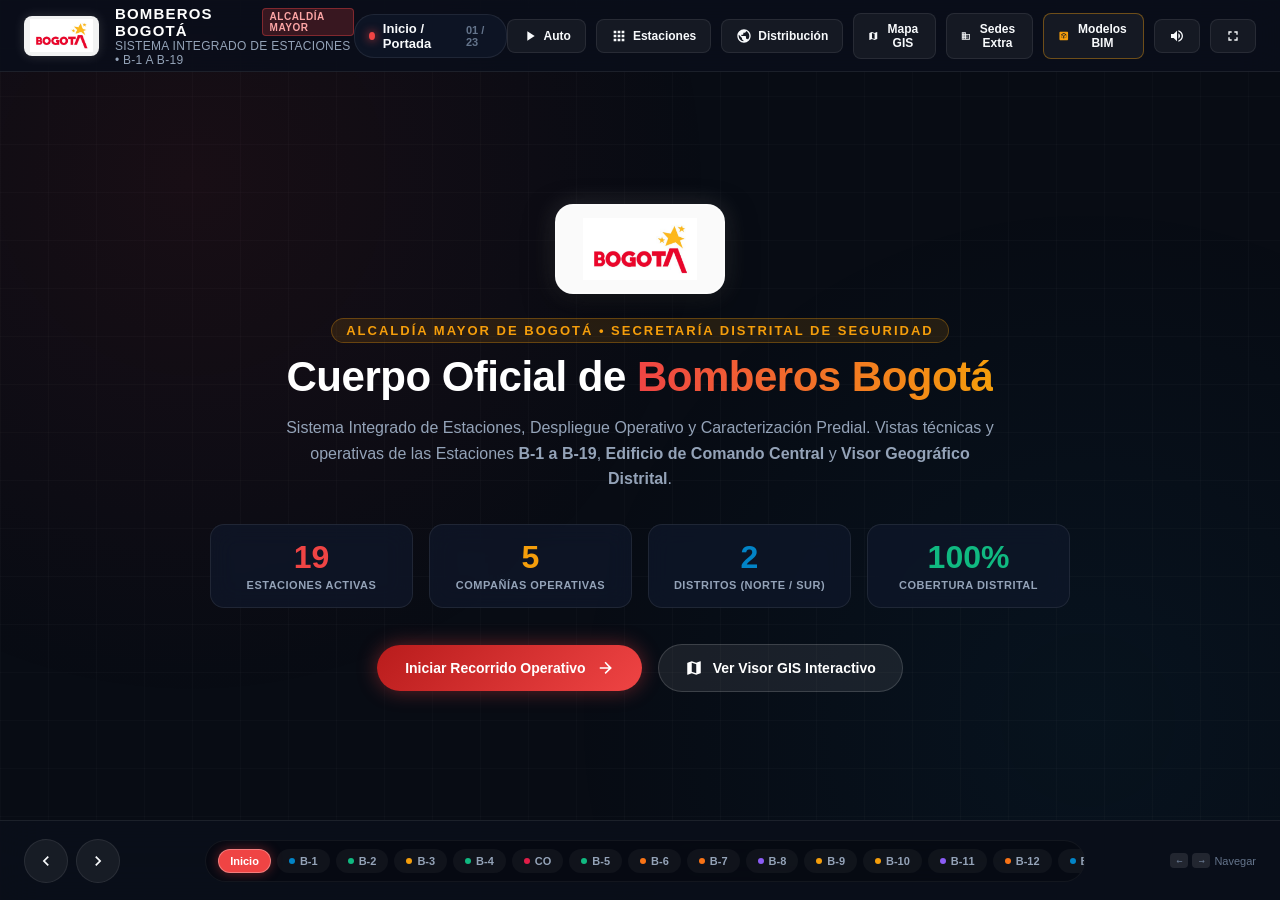
==== commit 94ad534d: "feat: Integrar visor BIM 3D Estacion B-8 Bosa y mejoras en visor geografico" ====
--- a/index.html
+++ b/index.html
@@ -85,6 +85,14 @@
           <span>Sedes Extra</span>
         </button>
 
+        <!-- Botón Modelos BIM 3D -->
+        <button class="btn-header btn-header-bim" onclick="window.appPresentation.openBimModal('B-8')" title="Modelos BIM 3D de Estaciones">
+          <svg viewBox="0 0 24 24">
+            <path d="M19 3H5c-1.1 0-2 .9-2 2v14c0 1.1.9 2 2 2h14c1.1 0 2-.9 2-2V5c0-1.1-.9-2-2-2zm-7 2.5l5 2.88v5.76l-5 2.88-5-2.88V8.38l5-2.88zM6.5 9.17l4.5 2.59v5.18l-4.5-2.59V9.17zm11 0v5.18l-4.5 2.59v-5.18l4.5-2.59zM12 7.23l3.5 2.02-3.5 2.02-3.5-2.02L12 7.23z"/>
+          </svg>
+          <span>Modelos BIM</span>
+        </button>
+
         <!-- Botón Sonido FX -->
         <button id="btn-sound-toggle" class="btn-header" onclick="window.appPresentation.toggleSound()" title="Efectos de Audio (S)">
           <svg viewBox="0 0 24 24">
@@ -160,13 +168,42 @@
   </div>
 
   <!-- ==========================================================================
-       MODAL 2: LIGHTBOX DE FOTOGRAFÍAS EN ALTA RESOLUCIÓN
+       MODAL 2: LIGHTBOX DE FOTOGRAFÍAS EN ALTA RESOLUCIÓN (GALERÍA NAVEGABLE)
        ========================================================================== -->
   <div id="lightbox-modal" class="modal-overlay">
-    <div style="position: relative; display: flex; flex-direction: column; align-items: center;">
-      <button class="btn-close-modal" onclick="window.appPresentation.closeModals()" style="position: absolute; top: -45px; right: 0; width: 38px; height: 38px; font-size: 22px;">&times;</button>
-      <img id="lightbox-image" class="lightbox-img-viewer" src="" alt="Fotografía Estación">
-      <div id="lightbox-caption" style="color: #fff; font-size: 14px; font-weight: 700; margin-top: 14px; text-shadow: 0 2px 8px rgba(0,0,0,0.8); text-align: center;"></div>
+    <div class="lightbox-dialog-container">
+      <!-- Lightbox Header / Controls -->
+      <div class="lightbox-top-bar">
+        <div id="lightbox-counter-badge" class="lightbox-counter-badge">Foto 01 / 20</div>
+        <div class="lightbox-top-actions">
+          <button class="lightbox-action-btn" onclick="window.appPresentation.prevLightbox()" title="Foto Anterior (Flecha Izquierda)">
+            <svg viewBox="0 0 24 24"><path d="M15.41 7.41L14 6l-6 6 6 6 1.41-1.41L10.83 12z"/></svg>
+          </button>
+          <button class="lightbox-action-btn" onclick="window.appPresentation.nextLightbox()" title="Siguiente Foto (Flecha Derecha)">
+            <svg viewBox="0 0 24 24"><path d="M10 6L8.59 7.41 13.17 12l-4.58 4.59L10 18l6-6z"/></svg>
+          </button>
+          <button class="btn-close-modal" onclick="window.appPresentation.closeModals()" title="Cerrar (Esc)">&times;</button>
+        </div>
+      </div>
+
+      <!-- Lightbox Image Stage with Floating Arrows -->
+      <div class="lightbox-stage">
+        <button class="lightbox-floating-arrow prev" onclick="window.appPresentation.prevLightbox()" title="Foto Anterior (Flecha Izquierda)">
+          <svg viewBox="0 0 24 24"><path d="M15.41 7.41L14 6l-6 6 6 6 1.41-1.41L10.83 12z"/></svg>
+        </button>
+        <div class="lightbox-image-wrap">
+          <img id="lightbox-image" class="lightbox-img-viewer" src="" alt="Fotografía Estación">
+        </div>
+        <button class="lightbox-floating-arrow next" onclick="window.appPresentation.nextLightbox()" title="Siguiente Foto (Flecha Derecha)">
+          <svg viewBox="0 0 24 24"><path d="M10 6L8.59 7.41 13.17 12l-4.58 4.59L10 18l6-6z"/></svg>
+        </button>
+      </div>
+
+      <!-- Lightbox Footer Caption -->
+      <div class="lightbox-caption-box">
+        <div id="lightbox-caption" class="lightbox-caption-title"></div>
+        <div id="lightbox-subcaption" class="lightbox-caption-sub"></div>
+      </div>
     </div>
   </div>
 
@@ -236,6 +273,35 @@
         </div>
       </div>
     </div>
+  </div>
+  <!-- ==========================================================================
+       MODAL 4: MODELO DIGITAL BIM 3D INTERACTIVO
+       ========================================================================== -->
+  <div id="bim-modal" class="modal-overlay">
+    <div class="modal-content-box bim-modal-box">
+      <div class="modal-header">
+        <div class="modal-title">
+          <svg width="22" height="22" viewBox="0 0 24 24" fill="#f59e0b">
+            <path d="M19 3H5c-1.1 0-2 .9-2 2v14c0 1.1.9 2 2 2h14c1.1 0 2-.9 2-2V5c0-1.1-.9-2-2-2zm-7 2.5l5 2.88v5.76l-5 2.88-5-2.88V8.38l5-2.88zM6.5 9.17l4.5 2.59v5.18l-4.5-2.59V9.17zm11 0v5.18l-4.5 2.59v-5.18l4.5-2.59zM12 7.23l3.5 2.02-3.5 2.02-3.5-2.02L12 7.23z"/>
+          </svg>
+          <span id="bim-modal-title">Modelado de Información de Construcción (BIM 3D)</span>
+        </div>
+        <div class="bim-modal-header-actions">
+          <div class="bim-station-selector">
+            <button class="bim-pill-btn active" data-bim-station="B-8" onclick="window.appPresentation.loadBimStation('B-8')">
+              <span class="pill-dot"></span> B-8 Bosa (Disponible)
+            </button>
+            <span class="bim-pill-badge-soon">Otras Estaciones en Levantamiento</span>
+          </div>
+          <button class="btn-close-modal" onclick="window.appPresentation.closeModals()" title="Cerrar Visor BIM (Esc)">&times;</button>
+        </div>
+      </div>
+      <div class="bim-iframe-container">
+        <iframe id="bim-viewer-frame" class="bim-iframe" src="" title="Visor 3D Modelo BIM Estaciones"></iframe>
+      </div>
+    </div>
+  </div>
+
   <!-- Scrubber Floating Hover Preview Tooltip -->
   <div id="scrubber-floating-tooltip" class="scrubber-floating-tooltip"></div>
 
--- a/css/main.css
+++ b/css/main.css
@@ -255,10 +255,9 @@
   opacity: 0;
   transform: scale(0.97) translateY(12px);
   transition: opacity 0.45s cubic-bezier(0.16, 1, 0.3, 1), transform 0.45s cubic-bezier(0.16, 1, 0.3, 1);
-  padding: 20px 28px 10px 28px;
-  overflow-y: auto;
-  scrollbar-width: thin;
-  scrollbar-color: rgba(255,255,255,0.2) transparent;
+  padding: 14px 22px 10px 22px;
+  overflow: hidden;
+  box-sizing: border-box;
 }
 
 .slide-view.active {
@@ -502,3 +501,137 @@
   box-shadow: 0 0 8px rgba(239, 68, 68, 0.8);
   transition: width 0.1s linear;
 }
+
+/* ==========================================================================
+   ADAPTABILIDAD RESPONSIVA Y EXPERIENCIA MÓVIL / TABLET
+   ========================================================================== */
+@media (max-width: 1024px) {
+  .app-header {
+    padding: 0 16px;
+  }
+
+  .brand-section {
+    gap: 12px;
+  }
+
+  .slide-view {
+    padding: 16px 16px 8px 16px;
+  }
+
+  .stations-scrubber-wrapper {
+    max-width: 100%;
+  }
+}
+
+@media (max-width: 768px) {
+  :root {
+    --header-height: 56px;
+    --footer-height: 64px;
+  }
+
+  .app-header {
+    height: var(--header-height);
+    padding: 0 12px;
+  }
+
+  .brand-logo-wrap {
+    padding: 2px 5px;
+  }
+
+  .brand-logo-img {
+    height: 26px;
+  }
+
+  .brand-main-title {
+    font-size: 13px;
+    letter-spacing: 0.5px;
+  }
+
+  .brand-main-title .badge-gov {
+    display: none;
+  }
+
+  .brand-sub-title {
+    display: none;
+  }
+
+  .header-center-info {
+    display: none;
+  }
+
+  .header-actions {
+    gap: 6px;
+  }
+
+  .btn-header {
+    padding: 6px 8px;
+    font-size: 11px;
+    border-radius: 6px;
+  }
+
+  .btn-header span {
+    display: none;
+  }
+
+  .btn-header svg {
+    width: 18px;
+    height: 18px;
+  }
+
+  .slide-view {
+    padding: 12px 10px 6px 10px;
+  }
+
+  .app-footer {
+    height: var(--footer-height);
+    padding: 0 10px;
+    gap: 8px;
+  }
+
+  .nav-circle-btn {
+    width: 36px;
+    height: 36px;
+  }
+
+  .nav-circle-btn svg {
+    width: 18px;
+    height: 18px;
+  }
+
+  .footer-quick-tools {
+    display: none;
+  }
+
+  .stations-scrubber-wrapper {
+    padding: 4px 8px;
+    gap: 4px;
+    border-radius: 18px;
+  }
+
+  .scrubber-item {
+    padding: 4px 8px;
+    font-size: 10px;
+  }
+}
+
+@media (max-width: 480px) {
+  .app-header {
+    padding: 0 8px;
+  }
+
+  .brand-main-title {
+    font-size: 11.5px;
+  }
+
+  .header-actions {
+    gap: 4px;
+  }
+
+  .btn-header {
+    padding: 5px 6px;
+  }
+
+  .app-footer {
+    padding: 0 6px;
+  }
+}
--- a/css/components.css
+++ b/css/components.css
@@ -198,7 +198,9 @@
   display: flex;
   flex-direction: column;
   height: 100%;
-  gap: 14px;
+  min-height: 0;
+  gap: 12px;
+  box-sizing: border-box;
 }
 
 /* Station Top Banner */
@@ -209,10 +211,11 @@
   background: var(--bg-card);
   backdrop-filter: blur(12px);
   border: 1px solid var(--border-subtle);
-  border-radius: 16px;
-  padding: 12px 20px;
+  border-radius: 14px;
+  padding: 10px 18px;
   position: relative;
   overflow: hidden;
+  flex-shrink: 0;
 }
 
 .station-header-bar::before {
@@ -336,6 +339,7 @@
   border-bottom: 1px solid var(--border-subtle);
   z-index: 10;
   gap: 8px;
+  flex-shrink: 0;
 }
 
 .photo-mode-switcher {
@@ -436,7 +440,7 @@
   flex: 1;
   width: 100%;
   overflow: hidden;
-  min-height: 290px;
+  min-height: 0;
   background: #060913;
   display: flex;
   align-items: center;
@@ -573,12 +577,13 @@
 
 /* Photo Footer Caption */
 .photo-caption-bar {
-  padding: 12px 18px;
+  padding: 10px 16px;
   background: rgba(15, 23, 42, 0.95);
   border-top: 1px solid var(--border-subtle);
   display: flex;
   align-items: center;
   justify-content: space-between;
+  flex-shrink: 0;
 }
 
 .photo-caption-text {
@@ -778,9 +783,10 @@
    -------------------------------------------------------------------------- */
 .distribution-slide-container {
   display: grid;
-  grid-template-columns: 1.25fr 1fr;
-  gap: 16px;
-  height: 100%;
+  grid-template-columns: 1.15fr 1fr;
+  gap: 14px;
+  flex: 1;
+  min-height: 0;
 }
 
 .distribution-image-card {
@@ -792,10 +798,13 @@
   display: flex;
   flex-direction: column;
   position: relative;
+  height: 100%;
+  min-height: 0;
 }
 
 .distribution-img-wrap {
   flex: 1;
+  min-height: 0;
   position: relative;
   overflow: hidden;
   background: #0a0f1d;
@@ -815,20 +824,49 @@
 .distribution-info-column {
   display: flex;
   flex-direction: column;
-  gap: 14px;
+  gap: 8px;
   overflow-y: auto;
-  padding-right: 4px;
+  padding-right: 6px;
+  height: 100%;
+  min-height: 0;
+  scrollbar-width: thin;
+  scrollbar-color: rgba(255, 255, 255, 0.2) transparent;
+}
+
+.district-badge-label {
+  font-size: 11px;
+  font-weight: 800;
+  text-transform: uppercase;
+  letter-spacing: 0.8px;
+  padding: 3px 8px;
+  border-radius: 6px;
+  display: inline-block;
+  margin: 2px 0;
+  flex-shrink: 0;
+}
+
+.distrito-1-label {
+  color: #38bdf8;
+  background: rgba(56, 189, 248, 0.1);
+  border: 1px solid rgba(56, 189, 248, 0.25);
+}
+
+.distrito-2-label {
+  color: #c084fc;
+  background: rgba(192, 132, 252, 0.1);
+  border: 1px solid rgba(192, 132, 252, 0.25);
 }
 
 .company-card {
   background: var(--bg-card);
   backdrop-filter: blur(12px);
   border: 1px solid var(--border-subtle);
-  border-radius: 14px;
-  padding: 14px 16px;
+  border-radius: 12px;
+  padding: 9px 13px;
   position: relative;
   overflow: hidden;
   transition: transform 0.2s;
+  flex-shrink: 0;
 }
 
 .company-card::before {
@@ -905,64 +943,118 @@
 
 .gis-floating-toolbar {
   position: absolute;
-  top: 14px;
-  left: 14px;
-  right: 14px;
+  top: 12px;
+  left: 12px;
+  right: 12px;
   z-index: 1000;
-  background: rgba(10, 15, 26, 0.9);
+  background: rgba(10, 15, 26, 0.92);
   backdrop-filter: blur(16px);
   border: 1px solid rgba(255, 255, 255, 0.15);
   border-radius: 14px;
-  padding: 10px 16px;
+  padding: 6px 12px;
   display: flex;
   align-items: center;
   justify-content: space-between;
-  gap: 12px;
-  box-shadow: 0 10px 30px rgba(0, 0, 0, 0.5);
+  gap: 8px;
+  box-shadow: 0 10px 30px rgba(0, 0, 0, 0.55);
+  flex-wrap: nowrap;
 }
 
 .gis-filters-group {
   display: flex;
   align-items: center;
-  gap: 6px;
-  flex-wrap: wrap;
+  gap: 4px;
+  flex-wrap: nowrap;
+  overflow-x: auto;
+  scrollbar-width: none;
+}
+
+.gis-filters-group::-webkit-scrollbar {
+  display: none;
+}
+
+.filter-separator {
+  width: 1px;
+  height: 16px;
+  background: rgba(255, 255, 255, 0.2);
+  margin: 0 3px;
+  flex-shrink: 0;
 }
 
 .filter-btn {
-  background: rgba(255, 255, 255, 0.07);
+  background: rgba(255, 255, 255, 0.08);
   border: 1px solid var(--border-subtle);
   color: var(--text-muted);
   font-size: 11px;
   font-weight: 700;
-  padding: 6px 12px;
-  border-radius: 20px;
+  padding: 5px 10px;
+  border-radius: 14px;
   cursor: pointer;
-  transition: all 0.2s;
+  transition: all 0.2s ease;
   display: inline-flex;
   align-items: center;
+  justify-content: center;
   gap: 5px;
+  white-space: nowrap;
+  flex-shrink: 0;
 }
 
 .filter-btn:hover {
   color: #fff;
-  background: rgba(255, 255, 255, 0.15);
+  background: rgba(255, 255, 255, 0.16);
+  border-color: rgba(255, 255, 255, 0.25);
+  transform: translateY(-1px);
 }
 
 .filter-btn.active {
   color: #fff;
   background: var(--filter-color, var(--fire-red));
-  border-color: rgba(255, 255, 255, 0.3);
+  border-color: rgba(255, 255, 255, 0.35);
   box-shadow: 0 0 12px var(--fire-red-glow);
 }
 
+.filter-btn.comp-btn {
+  padding: 5px 8px;
+  font-weight: 800;
+  min-width: 38px;
+}
+
+.filter-btn.comp-btn::before {
+  content: '';
+  display: inline-block;
+  width: 6px;
+  height: 6px;
+  border-radius: 50%;
+  background: var(--filter-color, var(--fire-red));
+  flex-shrink: 0;
+}
+
+.filter-btn.comp-btn.active::before {
+  background: #ffffff;
+  box-shadow: 0 0 4px #ffffff;
+}
+
+.gis-toolbar-controls {
+  display: flex;
+  align-items: center;
+  gap: 6px;
+  flex-shrink: 0;
+}
+
 .gis-search-box {
   display: flex;
   align-items: center;
-  background: rgba(0, 0, 0, 0.4);
+  background: rgba(0, 0, 0, 0.45);
   border: 1px solid var(--border-subtle);
-  border-radius: 20px;
-  padding: 4px 12px;
-  gap: 8px;
+  border-radius: 18px;
+  padding: 3px 10px;
+  gap: 6px;
+  transition: border-color 0.2s ease, width 0.2s ease;
+}
+
+.gis-search-box:focus-within {
+  border-color: rgba(255, 255, 255, 0.35);
+  background: rgba(0, 0, 0, 0.65);
 }
 
 .gis-search-box input {
@@ -970,8 +1062,13 @@
   border: none;
   outline: none;
   color: #fff;
-  font-size: 12px;
-  width: 160px;
+  font-size: 11.5px;
+  width: 110px;
+  transition: width 0.2s ease;
+}
+
+.gis-search-box input:focus {
+  width: 150px;
 }
 
 .gis-search-box input::placeholder {
@@ -979,9 +1076,50 @@
 }
 
 .gis-search-box svg {
-  width: 14px;
-  height: 14px;
+  width: 13px;
+  height: 13px;
   fill: var(--text-muted);
+}
+
+.gis-basemap-select {
+  background: rgba(0, 0, 0, 0.45);
+  border: 1px solid var(--border-subtle);
+  color: #fff;
+  padding: 4px 8px;
+  border-radius: 8px;
+  font-size: 11px;
+  outline: none;
+  cursor: pointer;
+  transition: border-color 0.2s ease;
+}
+
+.gis-basemap-select:hover, .gis-basemap-select:focus {
+  border-color: rgba(255, 255, 255, 0.3);
+}
+
+.btn-gis-center {
+  padding: 5px 8px;
+}
+
+.btn-clear-search {
+  background: rgba(255, 255, 255, 0.15);
+  border: none;
+  color: #fff;
+  width: 18px;
+  height: 18px;
+  border-radius: 50%;
+  font-size: 13px;
+  line-height: 1;
+  display: none;
+  align-items: center;
+  justify-content: center;
+  cursor: pointer;
+  transition: all 0.2s ease;
+  flex-shrink: 0;
+}
+
+.btn-clear-search:hover {
+  background: var(--fire-red);
 }
 
 .gis-map-canvas {
@@ -1199,13 +1337,161 @@
   color: var(--text-muted);
 }
 
-/* Lightbox Image */
+/* Lightbox Dialog Container */
+.lightbox-dialog-container {
+  position: relative;
+  display: flex;
+  flex-direction: column;
+  align-items: center;
+  max-width: 95vw;
+  max-height: 95vh;
+  width: auto;
+}
+
+.lightbox-top-bar {
+  width: 100%;
+  display: flex;
+  align-items: center;
+  justify-content: space-between;
+  margin-bottom: 10px;
+  padding: 0 4px;
+}
+
+.lightbox-counter-badge {
+  background: rgba(15, 23, 42, 0.85);
+  border: 1px solid rgba(255, 255, 255, 0.2);
+  color: var(--emergency-gold);
+  font-size: 12px;
+  font-weight: 800;
+  padding: 4px 12px;
+  border-radius: 14px;
+  backdrop-filter: blur(8px);
+  letter-spacing: 0.5px;
+}
+
+.lightbox-top-actions {
+  display: flex;
+  align-items: center;
+  gap: 8px;
+}
+
+.lightbox-action-btn {
+  background: rgba(255, 255, 255, 0.12);
+  border: 1px solid rgba(255, 255, 255, 0.2);
+  color: #fff;
+  width: 32px;
+  height: 32px;
+  border-radius: 50%;
+  display: flex;
+  align-items: center;
+  justify-content: center;
+  cursor: pointer;
+  transition: all 0.2s ease;
+}
+
+.lightbox-action-btn:hover {
+  background: var(--fire-red);
+  transform: scale(1.08);
+}
+
+.lightbox-action-btn svg {
+  width: 18px;
+  height: 18px;
+  fill: currentColor;
+}
+
+.lightbox-stage {
+  position: relative;
+  display: flex;
+  align-items: center;
+  justify-content: center;
+  max-width: 95vw;
+  max-height: calc(85vh - 70px);
+}
+
+.lightbox-image-wrap {
+  display: flex;
+  align-items: center;
+  justify-content: center;
+  max-height: calc(85vh - 70px);
+}
+
 .lightbox-img-viewer {
-  max-width: 95vw;
-  max-height: 90vh;
+  max-width: 92vw;
+  max-height: calc(85vh - 70px);
   object-fit: contain;
-  border-radius: 8px;
-  box-shadow: 0 10px 40px rgba(0,0,0,0.8);
+  border-radius: 10px;
+  box-shadow: 0 16px 50px rgba(0, 0, 0, 0.9), 0 0 0 1px rgba(255, 255, 255, 0.15);
+  transition: opacity 0.25s ease, transform 0.25s ease;
+}
+
+.lightbox-floating-arrow {
+  position: absolute;
+  top: 50%;
+  transform: translateY(-50%);
+  background: rgba(10, 15, 26, 0.75);
+  backdrop-filter: blur(10px);
+  border: 1px solid rgba(255, 255, 255, 0.25);
+  color: #fff;
+  width: 44px;
+  height: 44px;
+  border-radius: 50%;
+  display: flex;
+  align-items: center;
+  justify-content: center;
+  cursor: pointer;
+  z-index: 10;
+  transition: all 0.2s ease;
+  box-shadow: 0 4px 16px rgba(0,0,0,0.6);
+}
+
+.lightbox-floating-arrow.prev {
+  left: -22px;
+}
+
+.lightbox-floating-arrow.next {
+  right: -22px;
+}
+
+.lightbox-floating-arrow:hover {
+  background: var(--fire-red);
+  transform: translateY(-50%) scale(1.1);
+  box-shadow: 0 0 20px var(--fire-red-glow);
+}
+
+.lightbox-floating-arrow svg {
+  width: 24px;
+  height: 24px;
+  fill: currentColor;
+}
+
+.lightbox-caption-box {
+  margin-top: 12px;
+  text-align: center;
+  max-width: 750px;
+}
+
+.lightbox-caption-title {
+  color: #fff;
+  font-size: 15px;
+  font-weight: 800;
+  text-shadow: 0 2px 8px rgba(0,0,0,0.8);
+}
+
+.lightbox-caption-sub {
+  color: var(--text-muted);
+  font-size: 12px;
+  margin-top: 3px;
+  text-shadow: 0 2px 8px rgba(0,0,0,0.8);
+}
+
+@media (max-width: 768px) {
+  .lightbox-floating-arrow {
+    width: 36px;
+    height: 36px;
+  }
+  .lightbox-floating-arrow.prev { left: 4px; }
+  .lightbox-floating-arrow.next { right: 4px; }
 }
 
 /* --------------------------------------------------------------------------
@@ -1267,3 +1553,547 @@
   text-overflow: ellipsis;
 }
 
+/* ==========================================================================
+   ADAPTACIONES RESPONSIVAS DE COMPONENTES (TABLETS Y MÓVILES)
+   ========================================================================== */
+@media (max-width: 1024px) {
+  .station-body-grid {
+    grid-template-columns: 1fr;
+    gap: 14px;
+  }
+
+  .station-photo-card {
+    height: 380px;
+    min-height: 320px;
+  }
+
+  .station-data-column {
+    overflow-y: visible;
+  }
+
+  .distribution-slide-container {
+    grid-template-columns: 1fr;
+    gap: 14px;
+  }
+
+  .distribution-image-card {
+    height: 380px;
+    min-height: 320px;
+  }
+
+  .distribution-info-column {
+    overflow-y: visible;
+  }
+}
+
+@media (max-width: 768px) {
+  .cover-hero-container {
+    padding: 20px 12px;
+  }
+
+  .cover-logo-img {
+    height: 44px;
+  }
+
+  .cover-logo-large {
+    padding: 8px 18px;
+    margin-bottom: 16px;
+  }
+
+  .cover-eyebrow {
+    font-size: 11px;
+    letter-spacing: 1px;
+    padding: 3px 10px;
+  }
+
+  .cover-title {
+    font-size: 26px;
+    line-height: 1.2;
+    margin-bottom: 10px;
+  }
+
+  .cover-subtitle {
+    font-size: 13px;
+    line-height: 1.5;
+    margin-bottom: 20px;
+  }
+
+  .cover-stats-row {
+    grid-template-columns: repeat(2, 1fr);
+    gap: 10px;
+    margin-bottom: 22px;
+  }
+
+  .cover-stat-card {
+    padding: 12px 10px;
+  }
+
+  .cover-stat-number {
+    font-size: 24px;
+  }
+
+  .cover-stat-label {
+    font-size: 10px;
+  }
+
+  .cover-cta-row {
+    flex-direction: column;
+    width: 100%;
+    max-width: 290px;
+    gap: 10px;
+  }
+
+  .btn-primary-hero, .btn-secondary-hero {
+    width: 100%;
+    justify-content: center;
+    padding: 12px 18px;
+    font-size: 13px;
+  }
+
+  .station-header-bar {
+    flex-direction: column;
+    align-items: flex-start;
+    gap: 10px;
+    padding: 10px 14px;
+  }
+
+  .station-code-badge {
+    font-size: 20px;
+    padding: 4px 10px;
+  }
+
+  .station-main-name {
+    font-size: 16px;
+  }
+
+  .station-subtitle-honor {
+    font-size: 11px;
+  }
+
+  .station-header-pills {
+    flex-wrap: wrap;
+    width: 100%;
+    gap: 6px;
+  }
+
+  .station-photo-card {
+    height: 290px;
+    min-height: 240px;
+  }
+
+  .photo-media-container {
+    min-height: 200px;
+  }
+
+  .attr-grid {
+    grid-template-columns: 1fr;
+    gap: 8px;
+  }
+
+  .attr-item.full-width {
+    grid-column: span 1;
+  }
+
+  .station-location-bar {
+    flex-direction: column;
+    align-items: flex-start;
+    gap: 8px;
+  }
+
+  .btn-goto-gis {
+    width: 100%;
+    justify-content: center;
+  }
+
+  .gis-floating-toolbar {
+    top: 8px;
+    left: 8px;
+    right: 8px;
+    padding: 8px 10px;
+    flex-direction: column;
+    align-items: stretch;
+    gap: 8px;
+  }
+
+  .gis-filters-group {
+    overflow-x: auto;
+    flex-wrap: nowrap;
+    padding-bottom: 4px;
+    -webkit-overflow-scrolling: touch;
+    scrollbar-width: none;
+  }
+
+  .gis-filters-group::-webkit-scrollbar {
+    display: none;
+  }
+
+  .filter-btn {
+    flex-shrink: 0;
+    padding: 4px 8px;
+    font-size: 10px;
+  }
+
+  .gis-toolbar-controls {
+    width: 100%;
+    display: flex;
+    align-items: center;
+    gap: 6px;
+  }
+
+  .gis-search-box {
+    width: 100%;
+    flex: 1;
+  }
+
+  .gis-search-box input {
+    width: 100%;
+  }
+
+  .gis-legend-dock {
+    bottom: 8px;
+    right: 8px;
+    max-width: 190px;
+    padding: 8px 10px;
+    font-size: 10px;
+    gap: 5px;
+  }
+
+  .legend-item-row {
+    font-size: 10px;
+    gap: 6px;
+  }
+
+  .legend-color-box {
+    width: 11px;
+    height: 11px;
+  }
+
+  .modal-content-box {
+    max-height: 94vh;
+    margin: 8px;
+    border-radius: 14px;
+  }
+
+  .modal-header {
+    padding: 12px 16px;
+  }
+
+  .modal-title {
+    font-size: 14.5px;
+  }
+
+  .modal-scroll-body {
+    padding: 14px;
+  }
+
+  #infra-modal .modal-scroll-body > div[style*="grid-template-columns"] {
+    grid-template-columns: 1fr !important;
+    gap: 10px !important;
+  }
+
+  .stations-grid-overview {
+    grid-template-columns: repeat(auto-fill, minmax(135px, 1fr));
+    gap: 10px;
+  }
+
+  .grid-station-thumb {
+    height: 90px;
+  }
+
+  .dual-photo-selector {
+    left: 8px;
+    right: 8px;
+    bottom: 8px;
+    padding: 4px;
+    gap: 4px;
+  }
+
+  .dual-tab-btn {
+    font-size: 10px;
+    padding: 5px 6px;
+  }
+}
+
+/* Adaptación para pantallas con baja altura vertical (evita cortes en laptops 1366x768 o ventana normal) */
+@media (max-height: 800px) and (min-width: 769px) {
+  .cover-hero-container {
+    padding: 16px 20px;
+    justify-content: center;
+  }
+
+  .cover-logo-large {
+    margin-bottom: 12px;
+    padding: 8px 20px;
+  }
+
+  .cover-logo-img {
+    height: 48px;
+  }
+
+  .cover-title {
+    font-size: 32px;
+    margin-bottom: 8px;
+  }
+
+  .cover-subtitle {
+    font-size: 13.5px;
+    margin-bottom: 16px;
+  }
+
+  .cover-stats-row {
+    margin-bottom: 18px;
+    gap: 12px;
+  }
+
+  .cover-stat-card {
+    padding: 10px 12px;
+  }
+
+  .cover-stat-number {
+    font-size: 26px;
+  }
+
+  .station-header-bar {
+    padding: 8px 16px;
+  }
+
+  .station-main-name {
+    font-size: 17px;
+  }
+
+  .station-code-badge {
+    font-size: 22px;
+    padding: 4px 10px;
+  }
+
+  .company-card {
+    padding: 8px 12px;
+  }
+}
+
+/* ==========================================================================
+   MODELOS BIM 3D - ESTILOS VISOR Y COMPONENTES
+   ========================================================================== */
+.btn-header-bim {
+  border-color: rgba(245, 158, 11, 0.4);
+}
+
+.btn-header-bim:hover {
+  border-color: #f59e0b;
+  box-shadow: 0 0 12px rgba(245, 158, 11, 0.35);
+}
+
+.btn-header-bim svg {
+  fill: #f59e0b;
+}
+
+.bim-modal-box {
+  max-width: 1200px;
+  width: 95vw;
+  height: 90vh;
+  display: flex;
+  flex-direction: column;
+  background: rgba(10, 14, 26, 0.96);
+  border: 1px solid rgba(245, 158, 11, 0.35);
+  box-shadow: 0 20px 60px rgba(0, 0, 0, 0.85), 0 0 40px rgba(245, 158, 11, 0.15);
+  overflow: hidden;
+  padding: 0;
+}
+
+.bim-modal-box .modal-header {
+  padding: 14px 22px;
+  background: rgba(15, 23, 42, 0.95);
+  border-bottom: 1px solid rgba(255, 255, 255, 0.08);
+  display: flex;
+  align-items: center;
+  justify-content: space-between;
+  flex-shrink: 0;
+  gap: 16px;
+}
+
+.bim-modal-header-actions {
+  display: flex;
+  align-items: center;
+  gap: 14px;
+}
+
+.bim-station-selector {
+  display: flex;
+  align-items: center;
+  gap: 8px;
+  background: rgba(2, 6, 23, 0.6);
+  padding: 4px 8px;
+  border-radius: 10px;
+  border: 1px solid rgba(255, 255, 255, 0.08);
+}
+
+.bim-pill-btn {
+  background: rgba(139, 92, 246, 0.15);
+  border: 1px solid rgba(139, 92, 246, 0.4);
+  color: #fff;
+  font-size: 11.5px;
+  font-weight: 700;
+  padding: 4px 10px;
+  border-radius: 6px;
+  cursor: pointer;
+  display: flex;
+  align-items: center;
+  gap: 6px;
+  transition: all 0.2s ease;
+}
+
+.bim-pill-btn.active {
+  background: linear-gradient(135deg, #8b5cf6 0%, #6d28d9 100%);
+  border-color: #a78bfa;
+  box-shadow: 0 0 12px rgba(139, 92, 246, 0.4);
+}
+
+.bim-pill-btn .pill-dot {
+  width: 7px;
+  height: 7px;
+  border-radius: 50%;
+  background: #4ade80;
+  box-shadow: 0 0 6px #4ade80;
+}
+
+.bim-pill-badge-soon {
+  font-size: 11px;
+  color: var(--text-dim);
+  padding: 2px 8px;
+  font-style: italic;
+}
+
+.bim-iframe-container {
+  flex: 1;
+  width: 100%;
+  min-height: 0;
+  position: relative;
+  background: #080c14;
+}
+
+.bim-iframe {
+  width: 100%;
+  height: 100%;
+  border: none;
+  display: block;
+}
+
+/* Card en la Ficha de Estación B-8 */
+.bim-station-highlight-card {
+  border-left: 4px solid #f59e0b !important;
+  background: linear-gradient(135deg, rgba(15, 23, 42, 0.85) 0%, rgba(30, 27, 75, 0.4) 100%) !important;
+  position: relative;
+  overflow: hidden;
+}
+
+.badge-bim-status {
+  font-size: 10.5px;
+  font-weight: 800;
+  letter-spacing: 0.06em;
+  text-transform: uppercase;
+  color: #f59e0b;
+  background: rgba(245, 158, 11, 0.15);
+  border: 1px solid rgba(245, 158, 11, 0.4);
+  padding: 2px 8px;
+  border-radius: 12px;
+  margin-left: auto;
+}
+
+.bim-card-content {
+  display: flex;
+  gap: 16px;
+  align-items: center;
+  margin-top: 10px;
+}
+
+.bim-card-thumb-wrap {
+  width: 140px;
+  height: 88px;
+  border-radius: 8px;
+  overflow: hidden;
+  position: relative;
+  cursor: pointer;
+  border: 1px solid rgba(255, 255, 255, 0.12);
+  flex-shrink: 0;
+  box-shadow: 0 4px 12px rgba(0, 0, 0, 0.4);
+  transition: transform 0.25s ease, border-color 0.25s ease;
+}
+
+.bim-card-thumb-wrap:hover {
+  transform: scale(1.03);
+  border-color: #f59e0b;
+}
+
+.bim-card-thumb {
+  width: 100%;
+  height: 100%;
+  object-fit: cover;
+  display: block;
+}
+
+.bim-card-thumb-overlay {
+  position: absolute;
+  inset: 0;
+  background: rgba(8, 12, 20, 0.4);
+  display: flex;
+  align-items: center;
+  justify-content: center;
+  transition: background 0.2s ease;
+}
+
+.bim-card-thumb-wrap:hover .bim-card-thumb-overlay {
+  background: rgba(245, 158, 11, 0.35);
+}
+
+.bim-card-desc {
+  flex: 1;
+  display: flex;
+  flex-direction: column;
+  gap: 8px;
+}
+
+.bim-card-text {
+  font-size: 12px;
+  color: #cbd5e1;
+  line-height: 1.45;
+}
+
+.bim-card-actions {
+  display: flex;
+  gap: 8px;
+}
+
+.btn-open-bim {
+  display: inline-flex;
+  align-items: center;
+  gap: 8px;
+  padding: 7px 14px;
+  background: linear-gradient(135deg, #f59e0b 0%, #d97706 100%);
+  color: #080c14;
+  font-size: 12px;
+  font-weight: 800;
+  border: none;
+  border-radius: 6px;
+  cursor: pointer;
+  box-shadow: 0 0 14px rgba(245, 158, 11, 0.35);
+  transition: all 0.2s ease;
+}
+
+.btn-open-bim:hover {
+  background: linear-gradient(135deg, #fbbf24 0%, #f59e0b 100%);
+  transform: translateY(-1px);
+  box-shadow: 0 0 20px rgba(245, 158, 11, 0.55);
+}
+
+.photo-mode-btn.bim-btn {
+  border-color: rgba(245, 158, 11, 0.3);
+  color: #f59e0b;
+}
+
+.photo-mode-btn.bim-btn:hover {
+  background: rgba(245, 158, 11, 0.15);
+  color: #fbbf24;
+  border-color: #f59e0b;
+}
+
+
